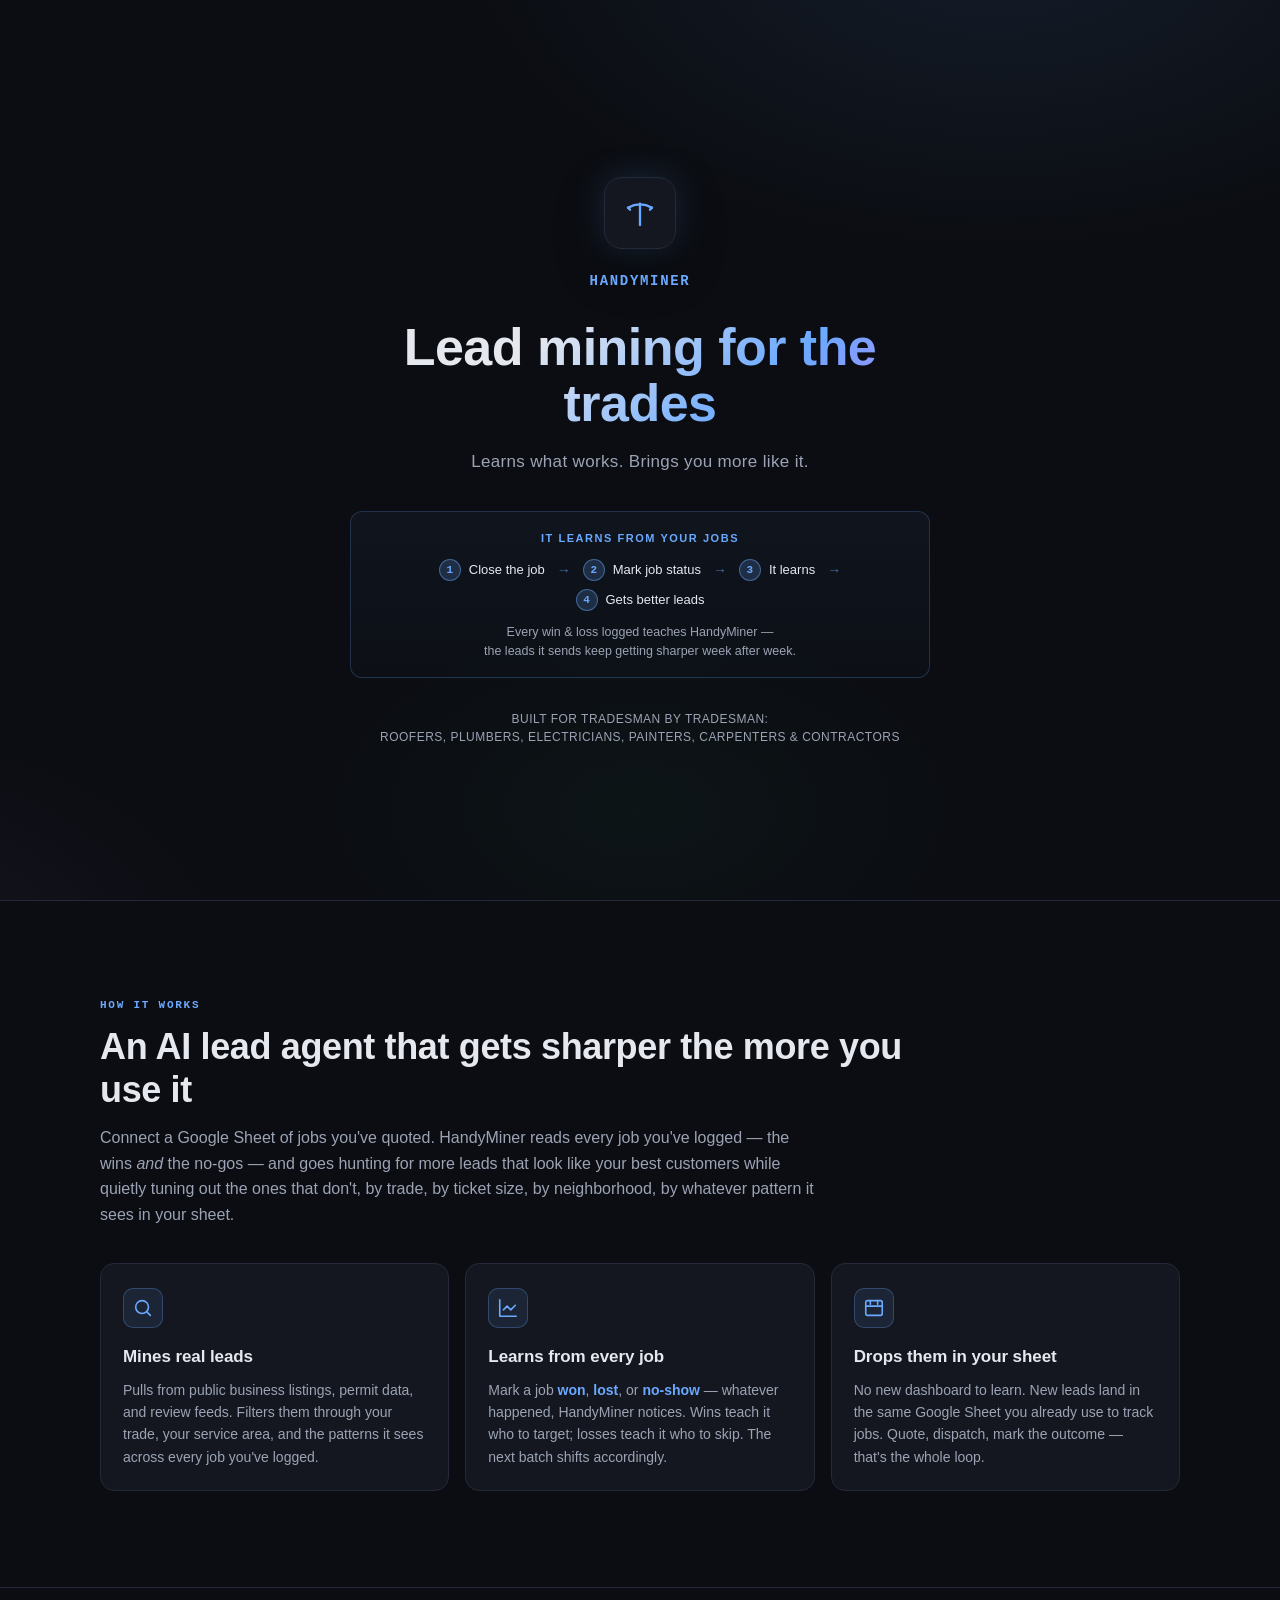
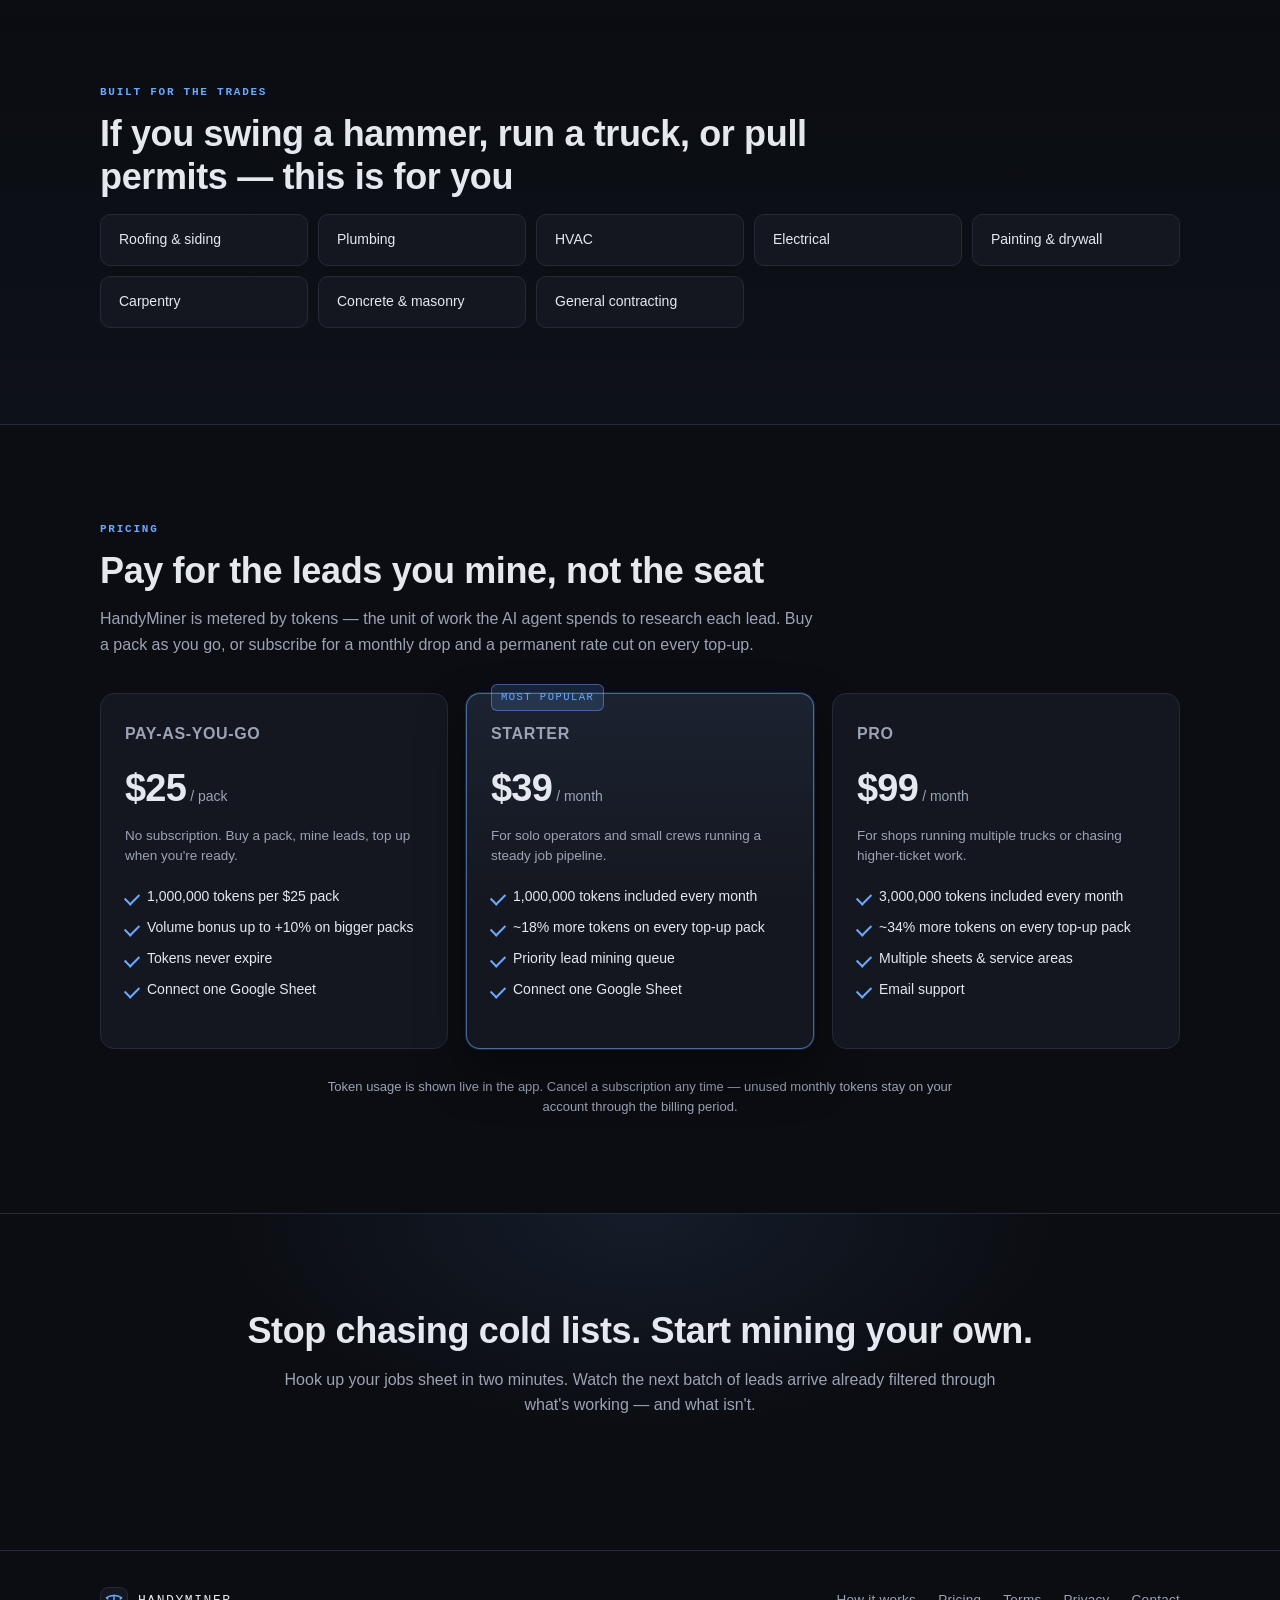
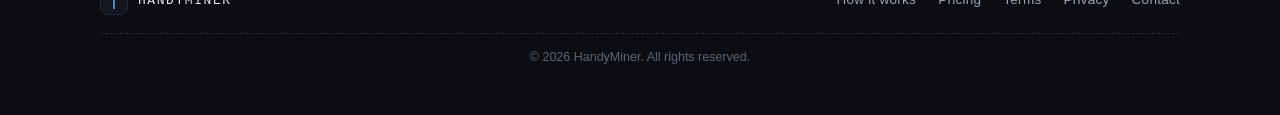
==== index.html @ e118616c "landing page" ====
<!doctype html>
<html lang="en">
  <head>
    <meta charset="utf-8" />
    <meta name="viewport" content="width=device-width, initial-scale=1, viewport-fit=cover" />
    <title>HandyMiner — Lead mining for the trades</title>
    <meta
      name="description"
      content="HandyMiner is an AI lead-mining agent for roofers, plumbers, electricians, painters, carpenters and contractors. It learns from every job you log — wins and losses both — and brings you more leads that look like the wins."
    />
    <meta name="theme-color" content="#0b0d12" />
    <meta name="color-scheme" content="dark" />

    <!-- Open Graph / social -->
    <meta property="og:title" content="HandyMiner — Lead mining for the trades" />
    <meta
      property="og:description"
      content="Learns what works. Brings you more like it. Built for tradesman by tradesman."
    />
    <meta property="og:type" content="website" />
    <meta property="og:url" content="https://handyminer.com/" />
    <meta name="twitter:card" content="summary_large_image" />

    <!-- Favicon (inline SVG) -->
    <link
      rel="icon"
      type="image/svg+xml"
      href="data:image/svg+xml;utf8,<svg xmlns='http://www.w3.org/2000/svg' viewBox='0 0 24 24' fill='none' stroke='%236aa9ff' stroke-width='1.75' stroke-linecap='round' stroke-linejoin='round'><path d='M3 8 Q 12 3 21 8' /><path d='M3 8 L4.5 9.5 M21 8 L19.5 9.5' /><path d='M12 5 L12 21' /></svg>"
    />

    <link rel="stylesheet" href="./styles.css" />
  </head>
  <body>
    <!-- ===== Hero ===== -->
    <main class="landing-shell">
      <section class="landing-hero" data-testid="landing-hero">
        <div class="landing-logo" aria-hidden="true">
          <svg
            width="32"
            height="32"
            viewBox="0 0 24 24"
            fill="none"
            stroke="currentColor"
            stroke-width="1.75"
            stroke-linecap="round"
            stroke-linejoin="round"
          >
            <path d="M3 8 Q 12 3 21 8" />
            <path d="M3 8 L4.5 9.5 M21 8 L19.5 9.5" />
            <path d="M12 5 L12 21" />
          </svg>
        </div>

        <p class="auth-brand landing-brand auth-brand-shimmer">HandyMiner</p>

        <h1 class="landing-title">Lead mining for the trades</h1>

        <p class="landing-tagline">Learns what works. Brings you more like it.</p>

        <!--
          CTAs hidden until app.handyminer.com is live. When the app is
          ready, uncomment this block (and the matching ones in the
          Pricing + Final-CTA sections below) and confirm the hrefs.
        -->
        <!--
        <div class="landing-cta-row">
          <a class="btn btn-primary landing-cta" href="https://app.handyminer.com/sign-up">Get started</a>
          <a class="btn btn-ghost landing-cta" href="https://app.handyminer.com/sign-in">Sign in</a>
        </div>
        -->

        <!-- "How it learns" loop -->
        <div class="landing-learn">
          <p class="landing-learn-eyebrow">It learns from your jobs</p>
          <ol class="landing-learn-steps">
            <li>
              <span class="landing-learn-num">1</span>
              <span>Close the job</span>
            </li>
            <li>
              <span class="landing-learn-arrow" aria-hidden="true">→</span>
            </li>
            <li>
              <span class="landing-learn-num">2</span>
              <span>Mark job status</span>
            </li>
            <li>
              <span class="landing-learn-arrow" aria-hidden="true">→</span>
            </li>
            <li>
              <span class="landing-learn-num">3</span>
              <span>It learns</span>
            </li>
            <li>
              <span class="landing-learn-arrow" aria-hidden="true">→</span>
            </li>
            <li>
              <span class="landing-learn-num">4</span>
              <span>Gets better leads</span>
            </li>
          </ol>
          <p class="landing-learn-foot">
            Every win &amp; loss logged teaches HandyMiner —<br />
            the leads it sends keep getting sharper week after week.
          </p>
        </div>

        <p class="landing-meta">
          Built for tradesman by tradesman:<br />
          roofers, plumbers, electricians, painters, carpenters &amp; contractors
        </p>
      </section>
    </main>

    <!-- ===== How it works ===== -->
    <section class="section" id="how-it-works">
      <div class="section-inner">
        <p class="section-eyebrow">How it works</p>
        <h2 class="section-title">An AI lead agent that gets sharper the more you use it</h2>
        <p class="section-sub">
          Connect a Google Sheet of jobs you've quoted. HandyMiner reads
          every job you've logged — the wins <em>and</em> the no-gos — and
          goes hunting for more leads that look like your best customers
          while quietly tuning out the ones that don't, by trade, by ticket
          size, by neighborhood, by whatever pattern it sees in your sheet.
        </p>

        <div class="feature-grid">
          <article class="feature-card">
            <div class="feature-icon" aria-hidden="true">
              <svg width="22" height="22" viewBox="0 0 24 24" fill="none" stroke="currentColor" stroke-width="1.75" stroke-linecap="round" stroke-linejoin="round"><circle cx="11" cy="11" r="7" /><path d="m20 20-3.5-3.5" /></svg>
            </div>
            <h3>Mines real leads</h3>
            <p>
              Pulls from public business listings, permit data, and review
              feeds. Filters them through your trade, your service area, and
              the patterns it sees across every job you've logged.
            </p>
          </article>

          <article class="feature-card">
            <div class="feature-icon" aria-hidden="true">
              <svg width="22" height="22" viewBox="0 0 24 24" fill="none" stroke="currentColor" stroke-width="1.75" stroke-linecap="round" stroke-linejoin="round"><path d="M3 3v18h18" /><path d="m7 14 4-4 4 4 5-5" /></svg>
            </div>
            <h3>Learns from every job</h3>
            <p>
              Mark a job <em>won</em>, <em>lost</em>, or <em>no-show</em> —
              whatever happened, HandyMiner notices. Wins teach it who to
              target; losses teach it who to skip. The next batch shifts
              accordingly.
            </p>
          </article>

          <article class="feature-card">
            <div class="feature-icon" aria-hidden="true">
              <svg width="22" height="22" viewBox="0 0 24 24" fill="none" stroke="currentColor" stroke-width="1.75" stroke-linecap="round" stroke-linejoin="round"><rect x="3" y="4" width="18" height="16" rx="2" /><path d="M3 10h18" /><path d="M8 4v4M16 4v4" /></svg>
            </div>
            <h3>Drops them in your sheet</h3>
            <p>
              No new dashboard to learn. New leads land in the same Google
              Sheet you already use to track jobs. Quote, dispatch, mark the
              outcome — that's the whole loop.
            </p>
          </article>
        </div>
      </div>
    </section>

    <!-- ===== Built for ===== -->
    <section class="section section-quiet">
      <div class="section-inner">
        <p class="section-eyebrow">Built for the trades</p>
        <h2 class="section-title">If you swing a hammer, run a truck, or pull permits — this is for you</h2>

        <ul class="trade-grid" role="list">
          <li>Roofing &amp; siding</li>
          <li>Plumbing</li>
          <li>HVAC</li>
          <li>Electrical</li>
          <li>Painting &amp; drywall</li>
          <li>Carpentry</li>
          <li>Concrete &amp; masonry</li>
          <li>General contracting</li>
        </ul>
      </div>
    </section>

    <!-- ===== Pricing ===== -->
    <section class="section" id="pricing">
      <div class="section-inner">
        <p class="section-eyebrow">Pricing</p>
        <h2 class="section-title">Pay for the leads you mine, not the seat</h2>
        <p class="section-sub">
          HandyMiner is metered by tokens — the unit of work the AI agent
          spends to research each lead. Buy a pack as you go, or subscribe
          for a monthly drop and a permanent rate cut on every top-up.
        </p>

        <div class="pricing-grid">
          <article class="pricing-card">
            <header>
              <h3>Pay-as-you-go</h3>
              <p class="pricing-price"><span class="pricing-amount">$25</span><span class="pricing-unit">/ pack</span></p>
              <p class="pricing-tag">No subscription. Buy a pack, mine leads, top up when you're ready.</p>
            </header>
            <ul class="pricing-features">
              <li>1,000,000 tokens per $25 pack</li>
              <li>Volume bonus up to +10% on bigger packs</li>
              <li>Tokens never expire</li>
              <li>Connect one Google Sheet</li>
            </ul>
            <!-- <a class="btn btn-ghost pricing-cta" href="https://app.handyminer.com/sign-up">Start free</a> -->
          </article>

          <article class="pricing-card pricing-card-featured">
            <span class="pricing-badge">Most popular</span>
            <header>
              <h3>Starter</h3>
              <p class="pricing-price"><span class="pricing-amount">$39</span><span class="pricing-unit">/ month</span></p>
              <p class="pricing-tag">For solo operators and small crews running a steady job pipeline.</p>
            </header>
            <ul class="pricing-features">
              <li>1,000,000 tokens included every month</li>
              <li>~18% more tokens on every top-up pack</li>
              <li>Priority lead mining queue</li>
              <li>Connect one Google Sheet</li>
            </ul>
            <!-- <a class="btn btn-primary pricing-cta" href="https://app.handyminer.com/sign-up">Try Starter</a> -->
          </article>

          <article class="pricing-card">
            <header>
              <h3>Pro</h3>
              <p class="pricing-price"><span class="pricing-amount">$99</span><span class="pricing-unit">/ month</span></p>
              <p class="pricing-tag">For shops running multiple trucks or chasing higher-ticket work.</p>
            </header>
            <ul class="pricing-features">
              <li>3,000,000 tokens included every month</li>
              <li>~34% more tokens on every top-up pack</li>
              <li>Multiple sheets &amp; service areas</li>
              <li>Email support</li>
            </ul>
            <!-- <a class="btn btn-ghost pricing-cta" href="https://app.handyminer.com/sign-up">Try Pro</a> -->
          </article>
        </div>

        <p class="pricing-foot">
          Token usage is shown live in the app. Cancel a subscription any
          time — unused monthly tokens stay on your account through the
          billing period.
        </p>
      </div>
    </section>

    <!-- ===== Final CTA ===== -->
    <section class="section section-final">
      <div class="section-inner section-final-inner">
        <h2 class="section-title">Stop chasing cold lists. Start mining your own.</h2>
        <p class="section-sub">
          Hook up your jobs sheet in two minutes. Watch the next batch of
          leads arrive already filtered through what's working — and what
          isn't.
        </p>
        <!-- <a class="btn btn-primary landing-cta" href="https://app.handyminer.com/sign-up">Get started</a> -->
      </div>
    </section>

    <!-- ===== Footer ===== -->
    <footer class="footer">
      <div class="footer-inner">
        <div class="footer-brand">
          <div class="footer-brand-mark" aria-hidden="true">
            <svg
              width="20"
              height="20"
              viewBox="0 0 24 24"
              fill="none"
              stroke="currentColor"
              stroke-width="1.75"
              stroke-linecap="round"
              stroke-linejoin="round"
            >
              <path d="M3 8 Q 12 3 21 8" />
              <path d="M3 8 L4.5 9.5 M21 8 L19.5 9.5" />
              <path d="M12 5 L12 21" />
            </svg>
          </div>
          <span>HandyMiner</span>
        </div>

        <nav class="footer-nav" aria-label="Footer">
          <a href="#how-it-works">How it works</a>
          <a href="#pricing">Pricing</a>
          <a href="./terms.html">Terms</a>
          <a href="./privacy.html">Privacy</a>
          <a href="mailto:support@handyminer.com">Contact</a>
        </nav>

        <p class="footer-meta">
          &copy; <span id="year">2026</span> HandyMiner. All rights reserved.
        </p>
      </div>
    </footer>

    <script src="./script.js"></script>
  </body>
</html>
---- styles.css ----
/* ==========================================================================
 * HandyMiner — public landing page styles.
 *
 * Mirrors the in-app dark theme (services/test-webapp/app/globals.css) so
 * the marketing surface and the signed-in product feel like one thing.
 * ========================================================================== */

:root {
  --bg:          #0b0d12;
  --surface:    #14171f;
  --surface-2:  #1b2030;
  --border:     #242a38;
  --muted:      #5a6478;
  --text:       #e6e8ef;
  --text-dim:   #9ba3b4;
  --accent:     #6aa9ff;
  --accent-rgb: 106, 169, 255;
  --thinking:   #b884ff;
  --ok:         #42d18a;

  --mono: ui-monospace, SFMono-Regular, Menlo, Monaco, Consolas, "Liberation Mono", monospace;
  --sans: -apple-system, BlinkMacSystemFont, "Segoe UI", Roboto, "Helvetica Neue", Arial, sans-serif;
}

* { box-sizing: border-box; }

html, body {
  margin: 0;
  padding: 0;
  background: var(--bg);
  color: var(--text);
  font-family: var(--sans);
  font-size: 15px;
  line-height: 1.55;
  -webkit-font-smoothing: antialiased;
  -moz-osx-font-smoothing: grayscale;
  scroll-behavior: smooth;
}

a { color: var(--accent); text-decoration: none; }
a:hover { text-decoration: underline; }

::selection {
  background: rgba(var(--accent-rgb), 0.32);
  color: #fff;
}

/* ==========================================================================
 * Buttons (port of .btn / .btn-primary from the in-app surface)
 * ========================================================================== */

.btn {
  display: inline-flex;
  align-items: center;
  justify-content: center;
  gap: 8px;
  padding: 11px 20px;
  font-family: inherit;
  font-size: 14px;
  font-weight: 600;
  letter-spacing: 0.01em;
  border-radius: 8px;
  border: 1px solid var(--border);
  background: var(--surface-2);
  color: var(--text);
  cursor: pointer;
  transition: background 0.15s ease, border-color 0.15s ease, transform 0.12s ease, box-shadow 0.15s ease;
  text-decoration: none;
}

.btn:hover {
  background: var(--surface);
  border-color: rgba(var(--accent-rgb), 0.4);
  text-decoration: none;
}

.btn:active {
  transform: translateY(1px);
}

.btn-primary {
  background: linear-gradient(135deg, rgba(var(--accent-rgb), 0.95), rgba(var(--accent-rgb), 0.75));
  border-color: var(--accent);
  color: #0b0d12;
  box-shadow:
    0 0 0 1px rgba(var(--accent-rgb), 0.25),
    0 10px 30px rgba(var(--accent-rgb), 0.18);
}

.btn-primary:hover {
  background: linear-gradient(135deg, rgba(var(--accent-rgb), 1), rgba(var(--accent-rgb), 0.85));
  box-shadow:
    0 0 0 1px rgba(var(--accent-rgb), 0.45),
    0 14px 40px rgba(var(--accent-rgb), 0.28);
  color: #0b0d12;
}

.btn-ghost {
  background: transparent;
}

/* ==========================================================================
 * Hero (port of .landing-* in-app primitives)
 * ========================================================================== */

.landing-shell {
  min-height: 100vh;
  display: grid;
  place-items: center;
  padding: 64px 20px 40px;
  background:
    radial-gradient(900px 540px at 78% -8%, rgba(106,169,255,0.10), transparent 60%),
    radial-gradient(720px 460px at -12% 108%, rgba(184,132,255,0.07), transparent 55%),
    radial-gradient(540px 320px at 50% 90%, rgba(66,209,138,0.04), transparent 60%),
    var(--bg);
}

.landing-hero {
  width: 100%;
  max-width: 580px;
  display: flex;
  flex-direction: column;
  align-items: center;
  gap: 18px;
  text-align: center;
  animation: landing-fade-in 0.6s ease-out both;
}

.landing-logo {
  display: inline-flex;
  align-items: center;
  justify-content: center;
  width: 72px;
  height: 72px;
  border-radius: 18px;
  background: var(--surface);
  border: 1px solid var(--border);
  color: var(--accent);
  box-shadow:
    0 0 32px rgba(106,169,255,0.18),
    0 18px 48px rgba(0,0,0,0.45);
  animation: landing-pulse 3.2s ease-in-out infinite;
}

.auth-brand {
  display: flex;
  align-items: center;
  gap: 10px;
  font-family: var(--mono);
  font-size: 12px;
  color: var(--text-dim);
  text-transform: uppercase;
  letter-spacing: 0.08em;
  margin: 0;
}

.auth-brand-shimmer {
  position: relative;
  overflow: hidden;
  font-size: 14px;
  letter-spacing: 0.18em;
  color: var(--accent);
  font-weight: 600;
  padding: 4px 10px;
  border-radius: 6px;
}

.auth-brand-shimmer::after {
  content: "";
  position: absolute;
  inset: 0;
  background: linear-gradient(
    100deg,
    transparent 30%,
    rgba(var(--accent-rgb), 0.22) 50%,
    transparent 70%
  );
  transform: translateX(-100%);
  animation: brand-shimmer 3.4s ease-in-out infinite;
  pointer-events: none;
}

.landing-brand {
  margin: 0;
  letter-spacing: 0.12em;
}

.landing-title {
  font-size: clamp(34px, 5.4vw, 52px);
  margin: 4px 0 0;
  letter-spacing: -0.01em;
  font-weight: 700;
  line-height: 1.08;
  background: linear-gradient(135deg, var(--text) 30%, var(--accent) 70%, var(--thinking) 100%);
  -webkit-background-clip: text;
  background-clip: text;
  color: transparent;
}

.landing-tagline {
  margin: 0;
  font-size: 17px;
  color: var(--text-dim);
  letter-spacing: 0.02em;
  max-width: 460px;
}

.landing-cta-row {
  display: flex;
  flex-wrap: wrap;
  align-items: center;
  justify-content: center;
  gap: 10px;
  margin-top: 6px;
}

.landing-cta {
  padding: 13px 28px;
  font-size: 14px;
  letter-spacing: 0.02em;
  border-radius: 10px;
  min-width: 160px;
}

.landing-meta {
  margin: 14px 0 0;
  color: var(--text-dim);
  font-size: 12px;
  letter-spacing: 0.04em;
  text-transform: uppercase;
}

/* "How it learns" loop */
.landing-learn {
  width: 100%;
  margin-top: 18px;
  padding: 18px 20px 16px;
  background: linear-gradient(
    180deg,
    rgba(var(--accent-rgb), 0.05) 0%,
    rgba(var(--accent-rgb), 0.02) 100%
  );
  border: 1px solid rgba(var(--accent-rgb), 0.22);
  border-radius: 12px;
  text-align: center;
}

.landing-learn-eyebrow {
  margin: 0 0 12px;
  font-size: 11px;
  letter-spacing: 0.14em;
  text-transform: uppercase;
  color: var(--accent);
  font-weight: 600;
}

.landing-learn-steps {
  list-style: none;
  margin: 0 0 12px;
  padding: 0;
  display: flex;
  align-items: center;
  justify-content: center;
  flex-wrap: wrap;
  gap: 8px 12px;
}

.landing-learn-steps li {
  display: inline-flex;
  align-items: center;
  gap: 8px;
  font-size: 13px;
  color: var(--text);
  line-height: 1.3;
}

.landing-learn-num {
  flex: 0 0 auto;
  display: inline-flex;
  align-items: center;
  justify-content: center;
  width: 22px;
  height: 22px;
  border-radius: 50%;
  background: rgba(var(--accent-rgb), 0.18);
  border: 1px solid rgba(var(--accent-rgb), 0.45);
  color: var(--accent);
  font-size: 11px;
  font-weight: 700;
  font-family: var(--mono);
}

.landing-learn-arrow {
  color: var(--accent);
  font-size: 14px;
  opacity: 0.6;
}

.landing-learn-foot {
  margin: 0;
  font-size: 12.5px;
  line-height: 1.5;
  color: var(--text-dim);
  max-width: 460px;
  margin-left: auto;
  margin-right: auto;
}

@media (max-width: 480px) {
  .landing-learn-steps {
    flex-direction: column;
    gap: 8px;
  }
  .landing-learn-arrow {
    transform: rotate(90deg);
  }
}

/* ==========================================================================
 * Sections (How it works / Built for / Pricing / Final CTA)
 * ========================================================================== */

.section {
  padding: 96px 20px;
  border-top: 1px solid var(--border);
  position: relative;
}

.section-quiet {
  background: linear-gradient(180deg, transparent, rgba(var(--accent-rgb), 0.03));
}

.section-inner {
  max-width: 1080px;
  margin: 0 auto;
}

.section-eyebrow {
  margin: 0 0 12px;
  font-family: var(--mono);
  font-size: 11px;
  letter-spacing: 0.16em;
  text-transform: uppercase;
  color: var(--accent);
  font-weight: 600;
}

.section-title {
  margin: 0 0 14px;
  font-size: clamp(26px, 3.4vw, 36px);
  letter-spacing: -0.01em;
  font-weight: 700;
  line-height: 1.18;
  max-width: 820px;
}

.section-sub {
  margin: 0 0 36px;
  font-size: 16px;
  color: var(--text-dim);
  max-width: 720px;
  line-height: 1.6;
}

/* Feature grid (How it works) */
.feature-grid {
  display: grid;
  grid-template-columns: repeat(auto-fit, minmax(260px, 1fr));
  gap: 16px;
  margin-top: 8px;
}

.feature-card {
  background: var(--surface);
  border: 1px solid var(--border);
  border-radius: 14px;
  padding: 24px 22px 22px;
  transition: border-color 0.18s ease, transform 0.18s ease, box-shadow 0.18s ease;
}

.feature-card:hover {
  border-color: rgba(var(--accent-rgb), 0.4);
  transform: translateY(-2px);
  box-shadow: 0 18px 40px rgba(0, 0, 0, 0.35);
}

.feature-icon {
  display: inline-flex;
  align-items: center;
  justify-content: center;
  width: 40px;
  height: 40px;
  border-radius: 10px;
  background: rgba(var(--accent-rgb), 0.10);
  border: 1px solid rgba(var(--accent-rgb), 0.28);
  color: var(--accent);
  margin-bottom: 16px;
}

.feature-card h3 {
  margin: 0 0 8px;
  font-size: 17px;
  font-weight: 600;
  letter-spacing: -0.005em;
}

.feature-card p {
  margin: 0;
  color: var(--text-dim);
  font-size: 14px;
  line-height: 1.6;
}

.feature-card em {
  color: var(--accent);
  font-style: normal;
  font-weight: 600;
}

/* Trade grid */
.trade-grid {
  list-style: none;
  margin: 16px 0 0;
  padding: 0;
  display: grid;
  grid-template-columns: repeat(auto-fit, minmax(200px, 1fr));
  gap: 10px;
}

.trade-grid li {
  padding: 14px 18px;
  background: var(--surface);
  border: 1px solid var(--border);
  border-radius: 10px;
  font-size: 14px;
  color: var(--text);
  transition: border-color 0.15s ease, color 0.15s ease;
}

.trade-grid li:hover {
  border-color: rgba(var(--accent-rgb), 0.45);
  color: var(--accent);
}

/* ==========================================================================
 * Pricing
 * ========================================================================== */

.pricing-grid {
  display: grid;
  grid-template-columns: repeat(auto-fit, minmax(260px, 1fr));
  gap: 18px;
  margin-top: 12px;
}

.pricing-card {
  position: relative;
  background: var(--surface);
  border: 1px solid var(--border);
  border-radius: 14px;
  padding: 28px 24px 26px;
  display: flex;
  flex-direction: column;
  transition: border-color 0.18s ease, transform 0.18s ease;
}

.pricing-card:hover {
  border-color: rgba(var(--accent-rgb), 0.4);
  transform: translateY(-2px);
}

.pricing-card-featured {
  border-color: rgba(var(--accent-rgb), 0.55);
  background:
    linear-gradient(180deg, rgba(var(--accent-rgb), 0.08), transparent 60%),
    var(--surface);
  box-shadow: 0 0 0 1px rgba(var(--accent-rgb), 0.18), 0 22px 50px rgba(0, 0, 0, 0.4);
}

.pricing-badge {
  position: absolute;
  top: -10px;
  left: 24px;
  font-family: var(--mono);
  font-size: 10.5px;
  letter-spacing: 0.14em;
  text-transform: uppercase;
  color: var(--accent);
  background: rgba(var(--accent-rgb), 0.15);
  border: 1px solid rgba(var(--accent-rgb), 0.45);
  padding: 4px 9px;
  border-radius: 6px;
}

.pricing-card h3 {
  margin: 0 0 12px;
  font-size: 16px;
  letter-spacing: 0.04em;
  text-transform: uppercase;
  color: var(--text-dim);
  font-weight: 600;
}

.pricing-price {
  margin: 0 0 8px;
  display: baseline;
}

.pricing-amount {
  font-size: 38px;
  font-weight: 700;
  letter-spacing: -0.02em;
  color: var(--text);
}

.pricing-unit {
  font-size: 14px;
  color: var(--text-dim);
  margin-left: 4px;
}

.pricing-tag {
  margin: 0 0 18px;
  font-size: 13.5px;
  color: var(--text-dim);
  line-height: 1.5;
  min-height: 42px;
}

.pricing-features {
  list-style: none;
  margin: 0 0 22px;
  padding: 0;
  display: flex;
  flex-direction: column;
  gap: 10px;
  flex: 1;
}

.pricing-features li {
  position: relative;
  padding-left: 22px;
  font-size: 14px;
  color: var(--text);
  line-height: 1.5;
}

.pricing-features li::before {
  content: "";
  position: absolute;
  left: 0;
  top: 7px;
  width: 12px;
  height: 7px;
  border-left: 2px solid var(--accent);
  border-bottom: 2px solid var(--accent);
  transform: rotate(-45deg);
}

.pricing-cta {
  width: 100%;
  margin-top: auto;
}

.pricing-foot {
  margin: 28px 0 0;
  font-size: 13px;
  color: var(--text-dim);
  text-align: center;
  max-width: 640px;
  margin-left: auto;
  margin-right: auto;
}

/* ==========================================================================
 * Final CTA section
 * ========================================================================== */

.section-final {
  background:
    radial-gradient(700px 360px at 50% 0%, rgba(var(--accent-rgb), 0.10), transparent 60%),
    var(--bg);
  text-align: center;
}

.section-final-inner {
  display: flex;
  flex-direction: column;
  align-items: center;
}

.section-final .section-title,
.section-final .section-sub {
  margin-left: auto;
  margin-right: auto;
  text-align: center;
}

.section-final .landing-cta {
  margin-top: 8px;
}

/* ==========================================================================
 * Footer
 * ========================================================================== */

.footer {
  padding: 36px 20px 48px;
  border-top: 1px solid var(--border);
  background: var(--bg);
}

.footer-inner {
  max-width: 1080px;
  margin: 0 auto;
  display: flex;
  flex-wrap: wrap;
  align-items: center;
  justify-content: space-between;
  gap: 18px;
}

.footer-brand {
  display: inline-flex;
  align-items: center;
  gap: 10px;
  font-family: var(--mono);
  font-size: 13px;
  letter-spacing: 0.12em;
  text-transform: uppercase;
  color: var(--text);
}

.footer-brand-mark {
  display: inline-flex;
  align-items: center;
  justify-content: center;
  width: 28px;
  height: 28px;
  border-radius: 8px;
  background: var(--surface);
  border: 1px solid var(--border);
  color: var(--accent);
}

.footer-nav {
  display: flex;
  flex-wrap: wrap;
  gap: 22px;
}

.footer-nav a {
  color: var(--text-dim);
  font-size: 13.5px;
  letter-spacing: 0.02em;
}

.footer-nav a:hover {
  color: var(--accent);
  text-decoration: none;
}

.footer-meta {
  margin: 0;
  font-size: 12.5px;
  color: var(--muted);
  width: 100%;
  text-align: center;
  padding-top: 14px;
  border-top: 1px dashed var(--border);
}

@media (max-width: 720px) {
  .footer-inner {
    flex-direction: column;
    align-items: flex-start;
    gap: 14px;
  }
  .footer-meta { text-align: left; }
}

/* ==========================================================================
 * Legal pages (terms.html / privacy.html)
 * ========================================================================== */

.legal-page {
  max-width: 760px;
  margin: 0 auto;
  padding: 80px 24px 96px;
  font-size: 15px;
  line-height: 1.7;
}

.legal-page h1 {
  font-size: clamp(28px, 4vw, 40px);
  letter-spacing: -0.01em;
  margin: 0 0 4px;
}

.legal-page .legal-updated {
  margin: 0 0 32px;
  color: var(--text-dim);
  font-size: 13px;
  font-family: var(--mono);
  letter-spacing: 0.04em;
}

.legal-page h2 {
  margin: 32px 0 8px;
  font-size: 18px;
  font-weight: 600;
  letter-spacing: -0.005em;
}

.legal-page p,
.legal-page ul {
  margin: 0 0 14px;
  color: var(--text);
}

.legal-page ul {
  padding-left: 22px;
}

.legal-page a.legal-back {
  display: inline-flex;
  align-items: center;
  gap: 6px;
  margin-bottom: 32px;
  font-size: 13px;
  font-family: var(--mono);
  color: var(--text-dim);
  letter-spacing: 0.04em;
}

.legal-page a.legal-back:hover {
  color: var(--accent);
  text-decoration: none;
}

/* ==========================================================================
 * Animations
 * ========================================================================== */

@keyframes landing-fade-in {
  from { opacity: 0; transform: translateY(8px); }
  to   { opacity: 1; transform: translateY(0); }
}

@keyframes landing-pulse {
  0%, 100% {
    box-shadow:
      0 0 32px rgba(106,169,255,0.18),
      0 18px 48px rgba(0,0,0,0.45);
    transform: scale(1);
  }
  50% {
    box-shadow:
      0 0 56px rgba(106,169,255,0.36),
      0 18px 64px rgba(0,0,0,0.55);
    transform: scale(1.02);
  }
}

@keyframes brand-shimmer {
  0%   { transform: translateX(-100%); }
  60%  { transform: translateX(100%); }
  100% { transform: translateX(100%); }
}

@media (prefers-reduced-motion: reduce) {
  .landing-logo,
  .auth-brand-shimmer::after {
    animation: none;
  }
  html { scroll-behavior: auto; }
}
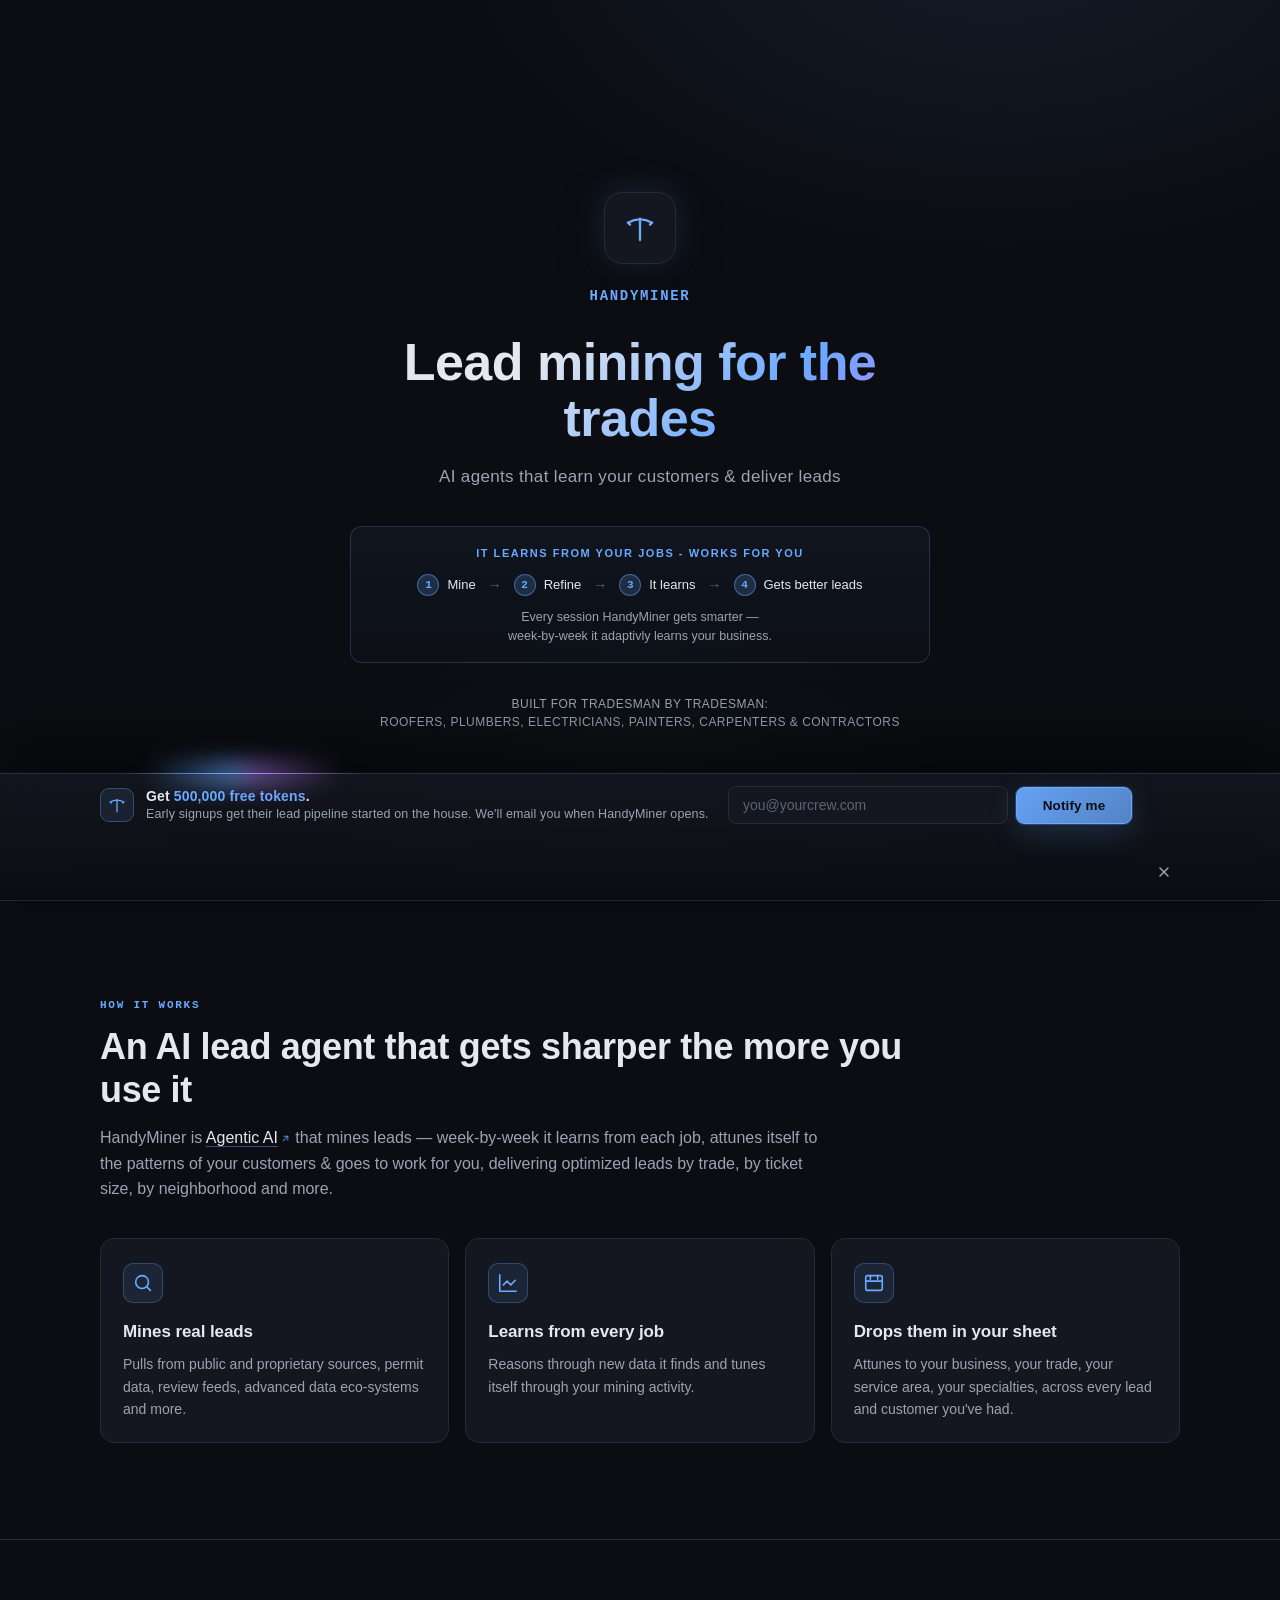
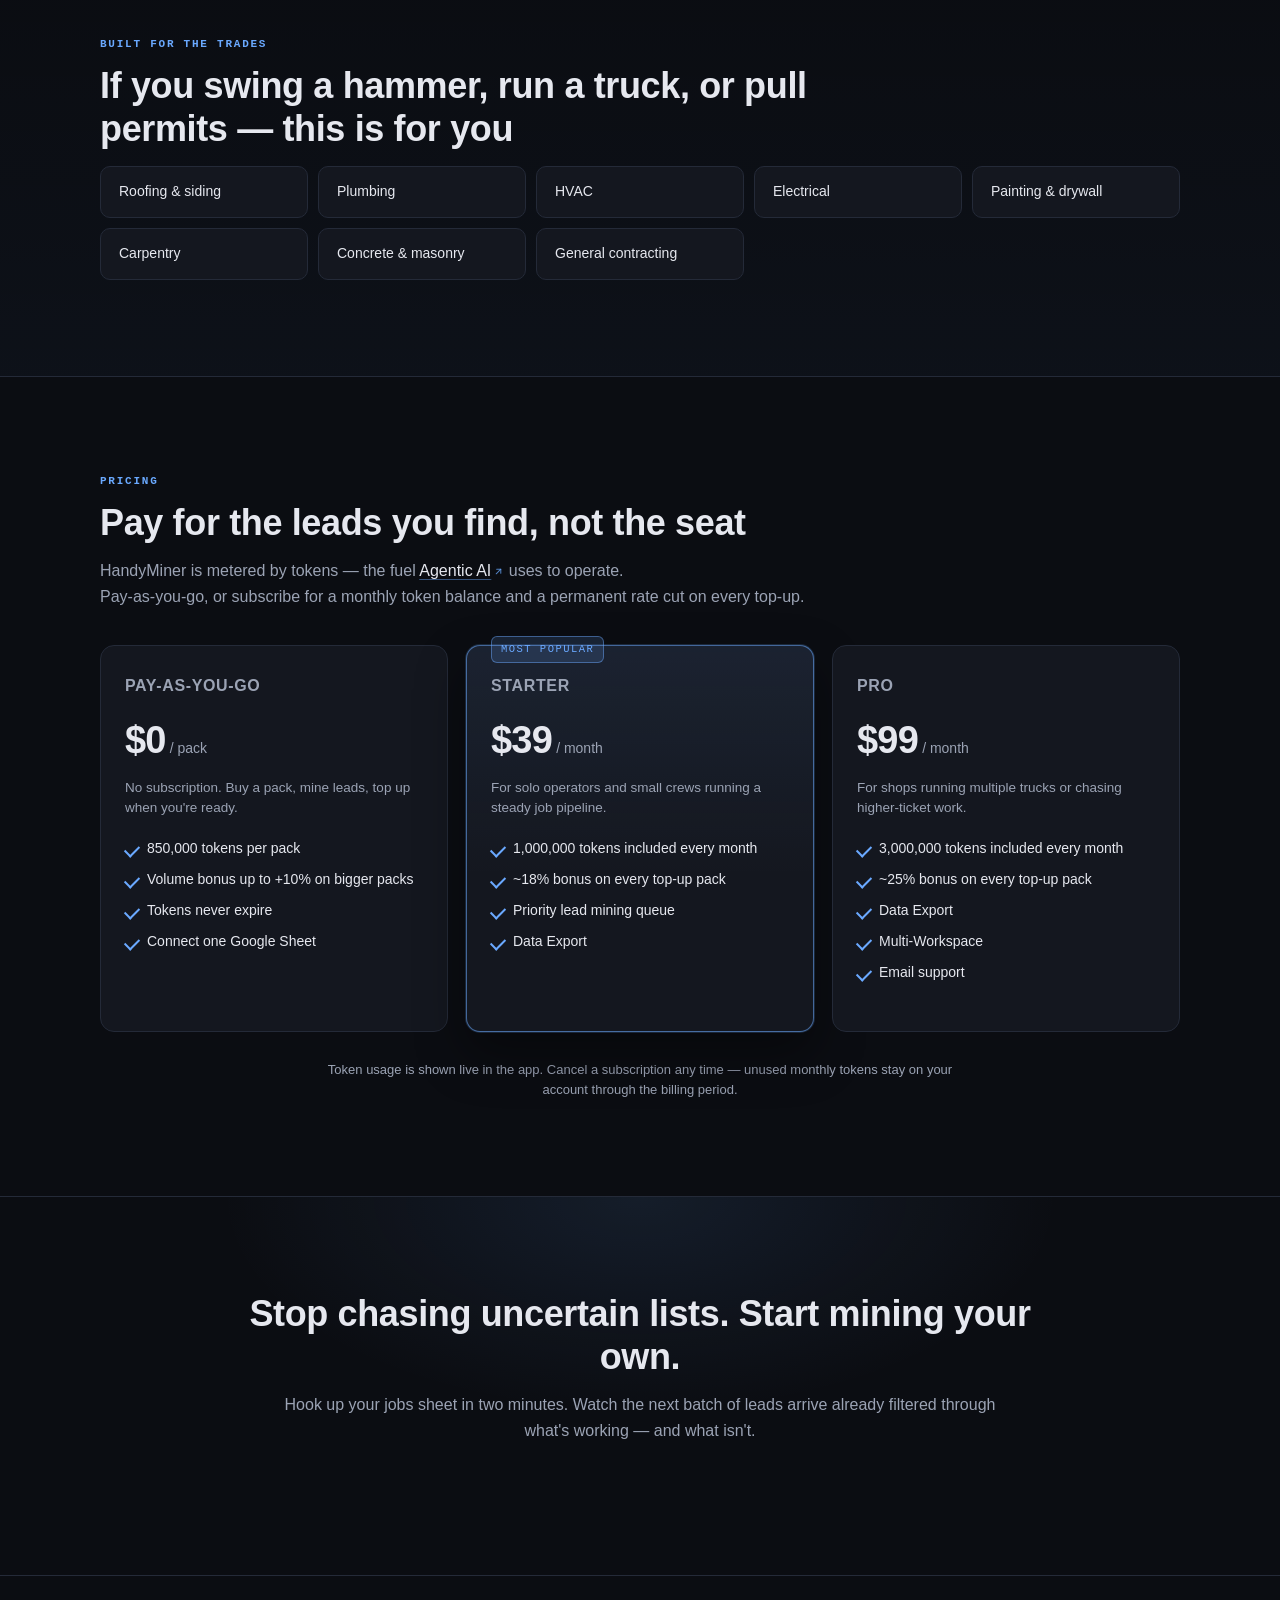
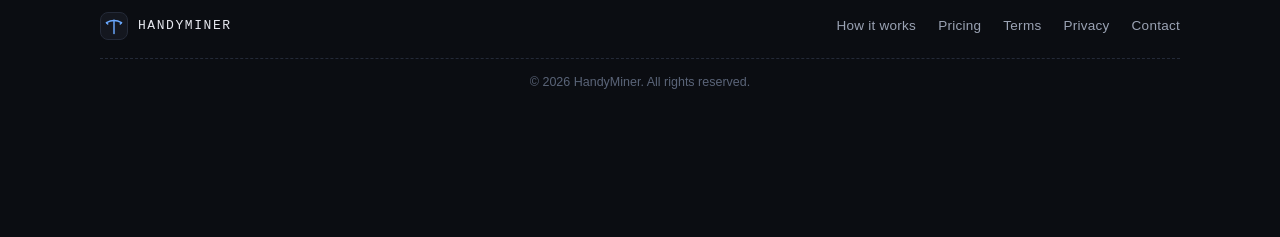
==== commit 872e05a9: "finishied polishing" ====
--- a/index.html
+++ b/index.html
@@ -3,37 +3,331 @@
   <head>
     <meta charset="utf-8" />
     <meta name="viewport" content="width=device-width, initial-scale=1, viewport-fit=cover" />
-    <title>HandyMiner — Lead mining for the trades</title>
+    <title>HandyMiner — AI Lead Mining for Roofers, Plumbers, Electricians &amp; Trades</title>
     <meta
       name="description"
-      content="HandyMiner is an AI lead-mining agent for roofers, plumbers, electricians, painters, carpenters and contractors. It learns from every job you log — wins and losses both — and brings you more leads that look like the wins."
+      content="HandyMiner is an AI lead-mining agent for roofers, plumbers, electricians, painters, carpenters and contractors. It learns from every job you log — wins and losses both — and brings you more leads that look like your best customers."
     />
+    <meta
+      name="keywords"
+      content="lead mining for trades, AI lead generation, contractor leads, roofing leads, plumbing leads, electrician leads, HVAC leads, painter leads, carpenter leads, lead generation software, trades lead generator, Google Sheets leads, AI agent for contractors, learning lead generator"
+    />
+    <meta name="author" content="HandyMiner" />
+    <meta name="publisher" content="HandyMiner" />
+    <meta name="robots" content="index, follow, max-image-preview:large, max-snippet:-1, max-video-preview:-1" />
+    <meta name="googlebot" content="index, follow, max-image-preview:large, max-snippet:-1" />
+    <meta name="rating" content="general" />
     <meta name="theme-color" content="#0b0d12" />
     <meta name="color-scheme" content="dark" />
-
-    <!-- Open Graph / social -->
+    <meta http-equiv="x-ua-compatible" content="ie=edge" />
+
+    <link rel="canonical" href="https://handyminer.ai/" />
+
+    <!--
+      ===== Open Graph / social =====
+      Single 1200x1200 square card. The brand mark is square, so a
+      square share image looks right in every context: iMessage /
+      WhatsApp / Discord show it clean in the chip, Facebook / LinkedIn
+      / Slack render it as a tall card, and Twitter is set to the
+      `summary` card type below so the square image isn't letterboxed
+      inside a wide slot.
+    -->
+    <meta property="og:type" content="website" />
+    <meta property="og:site_name" content="HandyMiner" />
+    <meta property="og:locale" content="en_US" />
+    <meta property="og:url" content="https://handyminer.ai/" />
     <meta property="og:title" content="HandyMiner — Lead mining for the trades" />
     <meta
       property="og:description"
-      content="Learns what works. Brings you more like it. Built for tradesman by tradesman."
+      content="Learns what works. Brings you more like it. An AI lead-mining agent for roofers, plumbers, electricians, painters, carpenters and contractors."
     />
-    <meta property="og:type" content="website" />
-    <meta property="og:url" content="https://handyminer.com/" />
-    <meta name="twitter:card" content="summary_large_image" />
-
-    <!-- Favicon (inline SVG) -->
+
+    <meta property="og:image" content="https://handyminer.ai/og-image.png" />
+    <meta property="og:image:secure_url" content="https://handyminer.ai/og-image.png" />
+    <meta property="og:image:type" content="image/png" />
+    <meta property="og:image:width" content="1200" />
+    <meta property="og:image:height" content="1200" />
+    <meta property="og:image:alt" content="HandyMiner — Lead mining for the trades" />
+
+    <!-- Legacy crawlers (Pinterest, older link unfurlers). -->
+    <link rel="image_src" href="https://handyminer.ai/og-image.png" />
+
+    <!--
+      Twitter / X
+      `summary` (small square chip) instead of `summary_large_image`
+      because our hero image is 1:1 — using the large card type would
+      letterbox the square inside a wide slot.
+    -->
+    <meta name="twitter:card" content="summary" />
+    <meta name="twitter:site" content="@handyminer" />
+    <meta name="twitter:creator" content="@handyminer" />
+    <meta name="twitter:title" content="HandyMiner — Lead mining for the trades" />
+    <meta
+      name="twitter:description"
+      content="Learns what works. Brings you more like it. Built for tradesman by tradesman — roofers, plumbers, electricians, painters, carpenters &amp; contractors."
+    />
+    <meta name="twitter:image" content="https://handyminer.ai/og-image.png" />
+    <meta name="twitter:image:alt" content="HandyMiner — Lead mining for the trades" />
+
+    <!--
+      ===== Icons =====
+      The inline-SVG favicon stays as the primary (sharp at every zoom),
+      with PNG fallbacks for browsers that prefer raster + iOS home-screen
+      / iMessage avatar (apple-touch-icon, 180x180).
+    -->
     <link
       rel="icon"
       type="image/svg+xml"
       href="data:image/svg+xml;utf8,<svg xmlns='http://www.w3.org/2000/svg' viewBox='0 0 24 24' fill='none' stroke='%236aa9ff' stroke-width='1.75' stroke-linecap='round' stroke-linejoin='round'><path d='M3 8 Q 12 3 21 8' /><path d='M3 8 L4.5 9.5 M21 8 L19.5 9.5' /><path d='M12 5 L12 21' /></svg>"
     />
+    <link rel="icon" type="image/png" sizes="192x192" href="/icon-192.png" />
+    <link rel="icon" type="image/png" sizes="512x512" href="/icon-512.png" />
+    <link rel="apple-touch-icon" sizes="180x180" href="/apple-touch-icon.png" />
+    <meta name="apple-mobile-web-app-title" content="HandyMiner" />
 
     <link rel="stylesheet" href="./styles.css" />
+
+    <!-- ===== Structured data (JSON-LD) ===== -->
+    <!--
+      Organization: brand identity for the knowledge panel.
+      `logo` MUST be a square ImageObject (Google's published guideline);
+      the wide social card lives in `image` instead.
+    -->
+    <script type="application/ld+json">
+    {
+      "@context": "https://schema.org",
+      "@type": "Organization",
+      "@id": "https://handyminer.ai/#organization",
+      "name": "HandyMiner",
+      "legalName": "HandyMiner",
+      "url": "https://handyminer.ai/",
+      "logo": {
+        "@type": "ImageObject",
+        "url": "https://handyminer.ai/logo.png",
+        "width": 512,
+        "height": 512,
+        "caption": "HandyMiner pickaxe brand mark"
+      },
+      "image": "https://handyminer.ai/og-image.png",
+      "description": "HandyMiner is an AI lead-mining agent for trades businesses. It learns from every job you log and surfaces more leads that look like your best customers.",
+      "email": "support@handyminer.com",
+      "address": { "@type": "PostalAddress", "addressCountry": "US" },
+      "contactPoint": {
+        "@type": "ContactPoint",
+        "contactType": "customer support",
+        "email": "support@handyminer.com",
+        "availableLanguage": ["English"]
+      },
+      "knowsAbout": [
+        "AI Lead Generation",
+        "Trades Business Software",
+        "Roofing Leads",
+        "Plumbing Leads",
+        "Electrical Leads",
+        "HVAC Leads",
+        "Painting & Drywall Leads",
+        "Carpentry Leads",
+        "General Contractor Leads",
+        "Google Sheets Integration"
+      ]
+    }
+    </script>
+
+    <!-- WebSite: enables Google sitelinks/search-box treatment. -->
+    <script type="application/ld+json">
+    {
+      "@context": "https://schema.org",
+      "@type": "WebSite",
+      "@id": "https://handyminer.ai/#website",
+      "name": "HandyMiner",
+      "alternateName": "HandyMiner — Lead mining for the trades",
+      "url": "https://handyminer.ai/",
+      "description": "AI lead-mining agent that learns from every job you log and brings you more leads that look like your best customers.",
+      "publisher": { "@id": "https://handyminer.ai/#organization" },
+      "inLanguage": "en-US",
+      "primaryImageOfPage": {
+        "@type": "ImageObject",
+        "url": "https://handyminer.ai/og-image.png",
+        "width": 1200,
+        "height": 1200
+      }
+    }
+    </script>
+
+    <!-- SoftwareApplication: positions the product itself in search. -->
+    <script type="application/ld+json">
+    {
+      "@context": "https://schema.org",
+      "@type": "SoftwareApplication",
+      "@id": "https://handyminer.ai/#software",
+      "name": "HandyMiner",
+      "url": "https://handyminer.ai/",
+      "image": "https://handyminer.ai/og-image.png",
+      "screenshot": "https://handyminer.ai/og-image.png",
+      "description": "An AI lead-mining agent for tradesmen. Connect a Google Sheet of jobs you've quoted and HandyMiner mines public business listings, permit data and review feeds for new leads — learning from every win and loss to get sharper week after week.",
+      "applicationCategory": "BusinessApplication",
+      "applicationSubCategory": "Lead Generation",
+      "operatingSystem": "Web Browser",
+      "author": { "@id": "https://handyminer.ai/#organization" },
+      "publisher": { "@id": "https://handyminer.ai/#organization" },
+      "featureList": [
+        "Mines real leads from public business listings, permits and review feeds",
+        "Learns from every job — wins teach who to target, losses teach who to skip",
+        "Drops new leads into the same Google Sheet you already use",
+        "Token-based metering — pay for the leads you mine, not the seat",
+        "Built for roofing, plumbing, HVAC, electrical, painting, carpentry, masonry and general contracting"
+      ],
+      "offers": {
+        "@type": "AggregateOffer",
+        "priceCurrency": "USD",
+        "lowPrice": "25",
+        "highPrice": "99",
+        "offerCount": "3",
+        "offers": [
+          {
+            "@type": "Offer",
+            "name": "Pay-as-you-go",
+            "description": "1,000,000 tokens per pack. No subscription. Tokens never expire.",
+            "price": "25",
+            "priceCurrency": "USD",
+            "category": "OneTime",
+            "availability": "https://schema.org/InStock",
+            "url": "https://handyminer.ai/#pricing"
+          },
+          {
+            "@type": "Offer",
+            "name": "Starter",
+            "description": "1,000,000 tokens included monthly with ~18% more tokens on every top-up pack.",
+            "price": "39",
+            "priceCurrency": "USD",
+            "priceSpecification": {
+              "@type": "UnitPriceSpecification",
+              "price": "39",
+              "priceCurrency": "USD",
+              "unitText": "MONTH"
+            },
+            "availability": "https://schema.org/InStock",
+            "url": "https://handyminer.ai/#pricing"
+          },
+          {
+            "@type": "Offer",
+            "name": "Pro",
+            "description": "3,000,000 tokens included monthly with ~34% more tokens on every top-up pack and multi-sheet support.",
+            "price": "99",
+            "priceCurrency": "USD",
+            "priceSpecification": {
+              "@type": "UnitPriceSpecification",
+              "price": "99",
+              "priceCurrency": "USD",
+              "unitText": "MONTH"
+            },
+            "availability": "https://schema.org/InStock",
+            "url": "https://handyminer.ai/#pricing"
+          }
+        ]
+      }
+    }
+    </script>
+
+    <!-- FAQPage: surfaces expandable Q&As in search results. -->
+    <script type="application/ld+json">
+    {
+      "@context": "https://schema.org",
+      "@type": "FAQPage",
+      "mainEntity": [
+        {
+          "@type": "Question",
+          "name": "What is HandyMiner?",
+          "acceptedAnswer": {
+            "@type": "Answer",
+            "text": "HandyMiner is an AI lead-mining agent built for the trades. You connect a Google Sheet of jobs you've quoted, and HandyMiner reads every job — the wins and the no-gos — then goes hunting for more leads that look like your best customers while quietly tuning out the ones that don't."
+          }
+        },
+        {
+          "@type": "Question",
+          "name": "Which trades does HandyMiner support?",
+          "acceptedAnswer": {
+            "@type": "Answer",
+            "text": "Roofing and siding, plumbing, HVAC, electrical, painting and drywall, carpentry, concrete and masonry, and general contracting. If you swing a hammer, run a truck, or pull permits, HandyMiner is built for you."
+          }
+        },
+        {
+          "@type": "Question",
+          "name": "How does HandyMiner learn from my jobs?",
+          "acceptedAnswer": {
+            "@type": "Answer",
+            "text": "Every time you mark a job won, lost, or no-show, HandyMiner notices. Wins teach it who to target, losses teach it who to skip, and the next batch of leads shifts accordingly — by trade, by ticket size, by neighborhood, by whatever pattern it sees in your sheet."
+          }
+        },
+        {
+          "@type": "Question",
+          "name": "Do I need new software to use HandyMiner?",
+          "acceptedAnswer": {
+            "@type": "Answer",
+            "text": "No. HandyMiner drops new leads into the same Google Sheet you already use to track jobs. Quote, dispatch, mark the outcome — that's the whole loop. There's no new dashboard to learn."
+          }
+        },
+        {
+          "@type": "Question",
+          "name": "How much does HandyMiner cost?",
+          "acceptedAnswer": {
+            "@type": "Answer",
+            "text": "HandyMiner is metered by tokens — the unit of work the AI agent spends to research each lead. Pay-as-you-go packs start at $25 for 1,000,000 tokens. The Starter subscription is $39/month and includes 1,000,000 tokens. The Pro subscription is $99/month and includes 3,000,000 tokens plus multi-sheet support."
+          }
+        },
+        {
+          "@type": "Question",
+          "name": "Do unused tokens expire?",
+          "acceptedAnswer": {
+            "@type": "Answer",
+            "text": "Pay-as-you-go tokens never expire. Subscription tokens stay on your account through the billing period — even if you cancel — and you can top up at a discounted rate any time."
+          }
+        }
+      ]
+    }
+    </script>
   </head>
   <body>
+    <!-- Skip-to-content link for keyboard / screen-reader users. -->
+    <a class="skip-to-content" href="#main">Skip to content</a>
+
+    <!--
+      Server-rendered fallback for crawlers and clients that don't run JS.
+      Carries the same headline content as the JS-enhanced page so search
+      engines can index it cleanly.
+    -->
+    <noscript>
+      <div style="max-width:760px;margin:0 auto;padding:2rem;font-family:system-ui,sans-serif;color:#e6ecf2;background:#0b0d12;">
+        <h1>HandyMiner — AI Lead Mining for the Trades</h1>
+        <p><strong>Learns what works. Brings you more like it.</strong></p>
+        <p>HandyMiner is an AI lead-mining agent for roofers, plumbers, electricians, painters, carpenters and contractors. It learns from every job you log — wins and losses both — and brings you more leads that look like your best customers.</p>
+
+        <h2>How it works</h2>
+        <ol>
+          <li>Connect a Google Sheet of jobs you've quoted.</li>
+          <li>Mark each job won, lost, or no-show.</li>
+          <li>HandyMiner learns the pattern.</li>
+          <li>New, sharper leads land in the same sheet.</li>
+        </ol>
+
+        <h2>Built for the trades</h2>
+        <p>Roofing &amp; siding, plumbing, HVAC, electrical, painting &amp; drywall, carpentry, concrete &amp; masonry, and general contracting.</p>
+
+        <h2>Pricing</h2>
+        <ul>
+          <li><strong>Pay-as-you-go</strong> — $25 per 1,000,000-token pack. Tokens never expire.</li>
+          <li><strong>Starter</strong> — $39/month. 1,000,000 tokens included, ~18% bonus on top-ups.</li>
+          <li><strong>Pro</strong> — $99/month. 3,000,000 tokens, multi-sheet, ~34% bonus on top-ups.</li>
+        </ul>
+
+        <p>Contact: <a href="mailto:support@handyminer.com" style="color:#6aa9ff;">support@handyminer.com</a></p>
+      </div>
+    </noscript>
+
     <!-- ===== Hero ===== -->
-    <main class="landing-shell">
-      <section class="landing-hero" data-testid="landing-hero">
+    <main id="main">
+      <section class="landing-shell" data-testid="landing-hero-shell" aria-labelledby="hero-title">
+      <div class="landing-hero" data-testid="landing-hero">
         <div class="landing-logo" aria-hidden="true">
           <svg
             width="32"
@@ -53,9 +347,8 @@
 
         <p class="auth-brand landing-brand auth-brand-shimmer">HandyMiner</p>
 
-        <h1 class="landing-title">Lead mining for the trades</h1>
-
-        <p class="landing-tagline">Learns what works. Brings you more like it.</p>
+        <h1 id="hero-title" class="landing-title">Lead mining for the trades</h1>
+        <p class="landing-tagline">AI agents that learn your customers & deliver leads</p>
 
         <!--
           CTAs hidden until app.handyminer.com is live. When the app is
@@ -71,18 +364,18 @@
 
         <!-- "How it learns" loop -->
         <div class="landing-learn">
-          <p class="landing-learn-eyebrow">It learns from your jobs</p>
+          <p class="landing-learn-eyebrow">It learns from your jobs - works for you</p>
           <ol class="landing-learn-steps">
             <li>
               <span class="landing-learn-num">1</span>
-              <span>Close the job</span>
+              <span>Mine</span>
             </li>
             <li>
               <span class="landing-learn-arrow" aria-hidden="true">→</span>
             </li>
             <li>
               <span class="landing-learn-num">2</span>
-              <span>Mark job status</span>
+              <span>Refine</span>
             </li>
             <li>
               <span class="landing-learn-arrow" aria-hidden="true">→</span>
@@ -100,8 +393,8 @@
             </li>
           </ol>
           <p class="landing-learn-foot">
-            Every win &amp; loss logged teaches HandyMiner —<br />
-            the leads it sends keep getting sharper week after week.
+            Every session HandyMiner gets smarter —<br />
+            week-by-week it adaptivly learns your business.
           </p>
         </div>
 
@@ -109,20 +402,27 @@
           Built for tradesman by tradesman:<br />
           roofers, plumbers, electricians, painters, carpenters &amp; contractors
         </p>
-      </section>
-    </main>
+      </div>
+    </section>
 
     <!-- ===== How it works ===== -->
-    <section class="section" id="how-it-works">
+    <section class="section" id="how-it-works" aria-labelledby="how-it-works-title">
       <div class="section-inner">
         <p class="section-eyebrow">How it works</p>
-        <h2 class="section-title">An AI lead agent that gets sharper the more you use it</h2>
+        <h2 id="how-it-works-title" class="section-title">An AI lead agent that gets sharper the more you use it</h2>
         <p class="section-sub">
-          Connect a Google Sheet of jobs you've quoted. HandyMiner reads
-          every job you've logged — the wins <em>and</em> the no-gos — and
-          goes hunting for more leads that look like your best customers
-          while quietly tuning out the ones that don't, by trade, by ticket
-          size, by neighborhood, by whatever pattern it sees in your sheet.
+          HandyMiner is <a
+            class="glossary-link"
+            href="https://en.wikipedia.org/wiki/Agentic_AI"
+            target="_blank"
+            rel="noopener noreferrer"
+            title="What is Agentic AI? — Wikipedia"
+          >Agentic&nbsp;AI<span class="glossary-link-icon" aria-hidden="true">
+            <svg width="11" height="11" viewBox="0 0 24 24" fill="none" stroke="currentColor" stroke-width="2.2" stroke-linecap="round" stroke-linejoin="round"><path d="M7 17 17 7"/><path d="M8 7h9v9"/></svg>
+          </span><span class="visually-hidden"> (opens Wikipedia in a new tab)</span></a>
+          that mines leads — week-by-week it learns from each job, attunes itself
+          to the patterns of your customers &amp; goes to work for you, delivering
+          optimized leads by trade, by ticket size, by neighborhood and more.
         </p>
 
         <div class="feature-grid">
@@ -132,10 +432,8 @@
             </div>
             <h3>Mines real leads</h3>
             <p>
-              Pulls from public business listings, permit data, and review
-              feeds. Filters them through your trade, your service area, and
-              the patterns it sees across every job you've logged.
-            </p>
+              Pulls from public and proprietary sources, permit data, review
+              feeds, advanced data eco-systems and more.
           </article>
 
           <article class="feature-card">
@@ -144,10 +442,8 @@
             </div>
             <h3>Learns from every job</h3>
             <p>
-              Mark a job <em>won</em>, <em>lost</em>, or <em>no-show</em> —
-              whatever happened, HandyMiner notices. Wins teach it who to
-              target; losses teach it who to skip. The next batch shifts
-              accordingly.
+              Reasons through new data it finds and tunes itself through your mining activity.
+            </p>
             </p>
           </article>
 
@@ -157,9 +453,8 @@
             </div>
             <h3>Drops them in your sheet</h3>
             <p>
-              No new dashboard to learn. New leads land in the same Google
-              Sheet you already use to track jobs. Quote, dispatch, mark the
-              outcome — that's the whole loop.
+              Attunes to your business, your trade, your service area, your specialties,
+              across every lead and customer you've had.
             </p>
           </article>
         </div>
@@ -167,10 +462,10 @@
     </section>
 
     <!-- ===== Built for ===== -->
-    <section class="section section-quiet">
+    <section class="section section-quiet" id="trades" aria-labelledby="trades-title">
       <div class="section-inner">
         <p class="section-eyebrow">Built for the trades</p>
-        <h2 class="section-title">If you swing a hammer, run a truck, or pull permits — this is for you</h2>
+        <h2 id="trades-title" class="section-title">If you swing a hammer, run a truck, or pull permits — this is for you</h2>
 
         <ul class="trade-grid" role="list">
           <li>Roofing &amp; siding</li>
@@ -186,25 +481,33 @@
     </section>
 
     <!-- ===== Pricing ===== -->
-    <section class="section" id="pricing">
+    <section class="section" id="pricing" aria-labelledby="pricing-title">
       <div class="section-inner">
         <p class="section-eyebrow">Pricing</p>
-        <h2 class="section-title">Pay for the leads you mine, not the seat</h2>
+        <h2 id="pricing-title" class="section-title">Pay for the leads you find, not the seat</h2>
         <p class="section-sub">
-          HandyMiner is metered by tokens — the unit of work the AI agent
-          spends to research each lead. Buy a pack as you go, or subscribe
-          for a monthly drop and a permanent rate cut on every top-up.
+          HandyMiner is metered by tokens — the fuel <a
+          class="glossary-link"
+          href="https://en.wikipedia.org/wiki/Agentic_AI"
+          target="_blank"
+          rel="noopener noreferrer"
+          title="What is Agentic AI? — Wikipedia"
+        >Agentic&nbsp;AI<span class="glossary-link-icon" aria-hidden="true">
+          <svg width="11" height="11" viewBox="0 0 24 24" fill="none" stroke="currentColor" stroke-width="2.2" stroke-linecap="round" stroke-linejoin="round"><path d="M7 17 17 7"/><path d="M8 7h9v9"/></svg>
+        </span><span class="visually-hidden"> (opens Wikipedia in a new tab)</span></a>
+          uses to operate. <br />Pay-as-you-go, or subscribe
+          for a monthly token balance and a permanent rate cut on every top-up.
         </p>
 
         <div class="pricing-grid">
           <article class="pricing-card">
             <header>
               <h3>Pay-as-you-go</h3>
-              <p class="pricing-price"><span class="pricing-amount">$25</span><span class="pricing-unit">/ pack</span></p>
+              <p class="pricing-price"><span class="pricing-amount">$0</span><span class="pricing-unit">/ pack</span></p>
               <p class="pricing-tag">No subscription. Buy a pack, mine leads, top up when you're ready.</p>
             </header>
             <ul class="pricing-features">
-              <li>1,000,000 tokens per $25 pack</li>
+              <li>850,000 tokens per pack</li>
               <li>Volume bonus up to +10% on bigger packs</li>
               <li>Tokens never expire</li>
               <li>Connect one Google Sheet</li>
@@ -221,9 +524,9 @@
             </header>
             <ul class="pricing-features">
               <li>1,000,000 tokens included every month</li>
-              <li>~18% more tokens on every top-up pack</li>
+              <li>~18% bonus on every top-up pack</li>
               <li>Priority lead mining queue</li>
-              <li>Connect one Google Sheet</li>
+              <li>Data Export</li>
             </ul>
             <!-- <a class="btn btn-primary pricing-cta" href="https://app.handyminer.com/sign-up">Try Starter</a> -->
           </article>
@@ -236,8 +539,9 @@
             </header>
             <ul class="pricing-features">
               <li>3,000,000 tokens included every month</li>
-              <li>~34% more tokens on every top-up pack</li>
-              <li>Multiple sheets &amp; service areas</li>
+              <li>~25% bonus on every top-up pack</li>
+              <li>Data Export</li>
+              <li>Multi-Workspace</li>
               <li>Email support</li>
             </ul>
             <!-- <a class="btn btn-ghost pricing-cta" href="https://app.handyminer.com/sign-up">Try Pro</a> -->
@@ -253,9 +557,9 @@
     </section>
 
     <!-- ===== Final CTA ===== -->
-    <section class="section section-final">
+    <section class="section section-final" aria-labelledby="final-cta-title">
       <div class="section-inner section-final-inner">
-        <h2 class="section-title">Stop chasing cold lists. Start mining your own.</h2>
+        <h2 id="final-cta-title" class="section-title">Stop chasing uncertain lists. Start mining your own.</h2>
         <p class="section-sub">
           Hook up your jobs sheet in two minutes. Watch the next batch of
           leads arrive already filtered through what's working — and what
@@ -264,6 +568,7 @@
         <!-- <a class="btn btn-primary landing-cta" href="https://app.handyminer.com/sign-up">Get started</a> -->
       </div>
     </section>
+    </main>
 
     <!-- ===== Footer ===== -->
     <footer class="footer">
@@ -302,6 +607,108 @@
       </div>
     </footer>
 
+    <!--
+      ===== Sticky early-access bar =====
+      Always-visible bottom bar that captures email pre-launch signups.
+      JS submits to the HandyMiner backend's public route
+      (`/api/public/early-access`, configured via SIGNUP_ENDPOINT in
+      script.js), which appends a row + UTM attribution to the
+      operator-owned "HandyMiner Pre-launch" Google Sheet.
+
+      States are toggled via `data-state` on the root element:
+        "idle"    -> the form is shown
+        "loading" -> submit in flight
+        "success" -> success message visible
+        "error"   -> error message visible (form re-armed)
+        "hidden"  -> dismissed by the user (also persisted in localStorage)
+    -->
+    <aside
+      id="early-access"
+      class="early-access"
+      data-state="idle"
+      aria-label="Get early access"
+      hidden
+    >
+      <div class="early-access-inner">
+        <div class="early-access-copy">
+          <span class="early-access-mark" aria-hidden="true">
+            <svg
+              width="18"
+              height="18"
+              viewBox="0 0 24 24"
+              fill="none"
+              stroke="currentColor"
+              stroke-width="1.75"
+              stroke-linecap="round"
+              stroke-linejoin="round"
+            >
+              <path d="M3 8 Q 12 3 21 8" />
+              <path d="M3 8 L4.5 9.5 M21 8 L19.5 9.5" />
+              <path d="M12 5 L12 21" />
+            </svg>
+          </span>
+          <span class="early-access-text">
+            <strong>Get <span class="early-access-token-badge">500,000 free tokens</span>.</strong>
+            <span class="early-access-sub">Early signups get their lead pipeline started on the house. We'll email you when HandyMiner opens.</span>
+          </span>
+        </div>
+
+        <form class="early-access-form" id="early-access-form" novalidate>
+          <label class="visually-hidden" for="early-access-email">Email</label>
+          <input
+            id="early-access-email"
+            class="early-access-input"
+            name="email"
+            type="email"
+            inputmode="email"
+            autocomplete="email"
+            required
+            placeholder="you@yourcrew.com"
+            aria-describedby="early-access-status"
+          />
+          <!--
+            Honeypot field — invisible to humans, irresistible to dumb
+            spam bots. If filled, the JS abandons the submit silently.
+
+            Field NAME is intentionally meaningless ("hm_v"). Common
+            field names like "company", "organization", "website",
+            "url", "phone", "address" all get auto-filled by browser
+            autofill + password managers (1Password, LastPass, Bitwarden,
+            Apple Passwords) regardless of `autocomplete="off"` — which
+            those tools deliberately ignore. A semantic honeypot name
+            silently DROPS real signups from any visitor who has
+            autofill enabled. "hm_v" matches no autofill heuristic.
+          -->
+          <input
+            class="early-access-hp"
+            type="text"
+            name="hm_v"
+            tabindex="-1"
+            autocomplete="off"
+            aria-hidden="true"
+          />
+          <button class="btn btn-primary early-access-cta" type="submit">
+            <span class="early-access-cta-label">Notify me</span>
+            <span class="early-access-cta-spinner" aria-hidden="true"></span>
+          </button>
+        </form>
+
+        <p class="early-access-status" id="early-access-status" role="status" aria-live="polite"></p>
+
+        <button
+          class="early-access-dismiss"
+          type="button"
+          aria-label="Dismiss"
+          title="Dismiss"
+        >
+          <svg width="16" height="16" viewBox="0 0 24 24" fill="none" stroke="currentColor" stroke-width="2" stroke-linecap="round" stroke-linejoin="round">
+            <path d="M18 6 6 18" />
+            <path d="m6 6 12 12" />
+          </svg>
+        </button>
+      </div>
+    </aside>
+
     <script src="./script.js"></script>
   </body>
 </html>
--- a/styles.css
+++ b/styles.css
@@ -39,6 +39,66 @@
 
 a { color: var(--accent); text-decoration: none; }
 a:hover { text-decoration: underline; }
+
+/*
+ * Glossary link — used for inline "look this up" links inside body copy
+ * (e.g. the Agentic AI Wikipedia link in the How-it-works section).
+ * Has a permanent subtle underline so it reads as a link in flowing text
+ * without color alone (WCAG); hover brightens + nudges the ↗ icon.
+ */
+a.glossary-link {
+  color: var(--text);
+  text-decoration: underline;
+  text-decoration-color: rgba(var(--accent-rgb), 0.45);
+  text-decoration-thickness: 1px;
+  text-underline-offset: 3px;
+  transition: color 0.15s ease, text-decoration-color 0.15s ease;
+  white-space: nowrap;
+}
+
+a.glossary-link:hover,
+a.glossary-link:focus-visible {
+  color: var(--accent);
+  text-decoration-color: var(--accent);
+}
+
+.glossary-link-icon {
+  display: inline-flex;
+  align-items: center;
+  margin-left: 2px;
+  vertical-align: -1px;
+  color: rgba(var(--accent-rgb), 0.75);
+  transition: transform 0.18s ease, color 0.15s ease;
+}
+
+a.glossary-link:hover .glossary-link-icon,
+a.glossary-link:focus-visible .glossary-link-icon {
+  color: var(--accent);
+  transform: translate(1px, -1px);
+}
+
+/* Visually hidden until focused — keyboard users can jump past the hero. */
+.skip-to-content {
+  position: absolute;
+  left: -9999px;
+  top: auto;
+  width: 1px;
+  height: 1px;
+  overflow: hidden;
+  z-index: 100;
+}
+.skip-to-content:focus {
+  left: 16px;
+  top: 16px;
+  width: auto;
+  height: auto;
+  padding: 10px 14px;
+  background: var(--surface);
+  color: var(--text);
+  border: 1px solid var(--border);
+  border-radius: 8px;
+  text-decoration: none;
+}
 
 ::selection {
   background: rgba(var(--accent-rgb), 0.32);
@@ -775,3 +835,367 @@
   }
   html { scroll-behavior: auto; }
 }
+
+/* ==========================================================================
+ * Sticky early-access bar (pre-launch email capture)
+ *
+ * Lives at the bottom of the viewport, always visible until dismissed.
+ * State is driven by a `data-state` attribute toggled by script.js:
+ *   idle | loading | success | error | hidden
+ * ========================================================================== */
+
+.visually-hidden {
+  position: absolute;
+  width: 1px;
+  height: 1px;
+  padding: 0;
+  margin: -1px;
+  overflow: hidden;
+  clip: rect(0, 0, 0, 0);
+  white-space: nowrap;
+  border: 0;
+}
+
+.early-access {
+  position: fixed;
+  left: 0;
+  right: 0;
+  bottom: 0;
+  z-index: 50;
+  padding: 12px 16px calc(12px + env(safe-area-inset-bottom));
+  background:
+    linear-gradient(180deg, rgba(20, 23, 31, 0.85), rgba(11, 13, 18, 0.96));
+  backdrop-filter: blur(14px) saturate(140%);
+  -webkit-backdrop-filter: blur(14px) saturate(140%);
+  border-top: 1px solid rgba(var(--accent-rgb), 0.22);
+  box-shadow:
+    0 -1px 0 rgba(255, 255, 255, 0.02),
+    0 -22px 60px rgba(0, 0, 0, 0.55);
+  transform: translateY(110%);
+  transition: transform 0.4s cubic-bezier(0.2, 0.7, 0.2, 1);
+  overflow: visible;
+}
+
+/*
+ * Traveling shimmer along the bar's top edge.
+ *   ::before -> the bright 1px streak (the "shimmer line")
+ *   ::after  -> a wider, blurred bloom that bleeds upward (the "halo")
+ * Both share the same keyframes + duration so they travel together.
+ * Animation is transform-only -> GPU-composited, runs smooth at 60fps.
+ */
+
+.early-access::before,
+.early-access::after {
+  content: "";
+  position: absolute;
+  left: 0;
+  pointer-events: none;
+  will-change: transform;
+}
+
+.early-access::before {
+  top: -1px;
+  width: 38%;
+  height: 1px;
+  background: linear-gradient(
+    90deg,
+    transparent 0%,
+    rgba(var(--accent-rgb), 0.0) 25%,
+    rgba(var(--accent-rgb), 1) 48%,
+    rgba(184, 132, 255, 0.95) 52%,
+    rgba(var(--accent-rgb), 0.0) 75%,
+    transparent 100%
+  );
+  animation: ea-shimmer-line 4.6s cubic-bezier(0.4, 0, 0.6, 1) infinite;
+}
+
+.early-access::after {
+  top: -14px;
+  width: 38%;
+  height: 28px;
+  background: linear-gradient(
+    90deg,
+    transparent 0%,
+    rgba(var(--accent-rgb), 0.0) 30%,
+    rgba(var(--accent-rgb), 0.55) 48%,
+    rgba(184, 132, 255, 0.45) 52%,
+    rgba(var(--accent-rgb), 0.0) 70%,
+    transparent 100%
+  );
+  filter: blur(10px);
+  animation: ea-shimmer-line 4.6s cubic-bezier(0.4, 0, 0.6, 1) infinite;
+}
+
+@keyframes ea-shimmer-line {
+  0%   { transform: translate3d(-110%, 0, 0); }
+  /* Brief hold off-screen so the shimmer feels like a deliberate pulse,
+     not a constant looping marquee. */
+  18%  { transform: translate3d(-110%, 0, 0); }
+  100% { transform: translate3d(370%, 0, 0); }
+}
+
+/*
+ * Pause the shimmer when the bar is hidden or in success state — the
+ * shimmer is a "look at me" cue, no need to keep firing once the goal
+ * is met or the user has dismissed.
+ */
+.early-access[data-state="hidden"]::before,
+.early-access[data-state="hidden"]::after,
+.early-access[data-state="success"]::before,
+.early-access[data-state="success"]::after {
+  animation: none;
+  opacity: 0;
+}
+
+/*
+ * `.ea-show` is the single source of truth for "the bar is on screen".
+ * JS adds it inside a requestAnimationFrame inside the 700ms reveal
+ * setTimeout — that two-step (display:none -> commit -> animate)
+ * sequence is what actually triggers the CSS transition. Trying to
+ * drive the slide-in off `[data-state]:not([hidden])` doesn't animate
+ * because browsers don't transition properties that change in the same
+ * tick as `display: none -> block`.
+ *
+ * The `[data-state="hidden"]` rule below intentionally comes AFTER
+ * `.ea-show` so that dismissing the bar wins over `.ea-show` regardless
+ * of which class JS toggled last (they have identical specificity).
+ */
+.early-access.ea-show {
+  transform: translateY(0);
+}
+
+.early-access[data-state="hidden"] {
+  transform: translateY(110%);
+  pointer-events: none;
+}
+
+.early-access-inner {
+  max-width: 1080px;
+  margin: 0 auto;
+  display: grid;
+  grid-template-columns: 1fr auto auto;
+  align-items: center;
+  gap: 16px;
+}
+
+.early-access-copy {
+  display: inline-flex;
+  align-items: center;
+  gap: 12px;
+  min-width: 0;
+}
+
+.early-access-mark {
+  flex: 0 0 auto;
+  display: inline-flex;
+  align-items: center;
+  justify-content: center;
+  width: 34px;
+  height: 34px;
+  border-radius: 9px;
+  background: rgba(var(--accent-rgb), 0.10);
+  border: 1px solid rgba(var(--accent-rgb), 0.32);
+  color: var(--accent);
+}
+
+.early-access-text {
+  display: inline-flex;
+  flex-direction: column;
+  min-width: 0;
+  line-height: 1.35;
+}
+
+.early-access-text strong {
+  color: var(--text);
+  font-size: 14px;
+  font-weight: 600;
+  letter-spacing: 0.01em;
+}
+
+/* The "500,000 free tokens" callout inside the bar headline. Same
+ * weight as the surrounding `<strong>` so the eye reads the whole
+ * sentence first, then gets pulled to the accent number. */
+.early-access-token-badge {
+  color: var(--accent);
+  font-weight: 700;
+}
+
+.early-access-sub {
+  color: var(--text-dim);
+  font-size: 12.5px;
+  letter-spacing: 0.01em;
+}
+
+.early-access-form {
+  grid-column: 2;
+  display: inline-flex;
+  align-items: center;
+  gap: 8px;
+}
+
+.early-access-input {
+  width: 280px;
+  max-width: 60vw;
+  padding: 10px 14px;
+  font-family: inherit;
+  font-size: 14px;
+  color: var(--text);
+  background: var(--surface);
+  border: 1px solid var(--border);
+  border-radius: 8px;
+  transition: border-color 0.15s ease, box-shadow 0.15s ease, background 0.15s ease;
+}
+
+.early-access-input::placeholder {
+  color: var(--muted);
+}
+
+.early-access-input:focus {
+  outline: none;
+  border-color: rgba(var(--accent-rgb), 0.6);
+  box-shadow: 0 0 0 3px rgba(var(--accent-rgb), 0.18);
+  background: var(--surface-2);
+}
+
+.early-access-input:invalid:not(:placeholder-shown) {
+  border-color: rgba(255, 95, 95, 0.55);
+}
+
+/* Honeypot — kept off-screen and not focusable. */
+.early-access-hp {
+  position: absolute;
+  left: -10000px;
+  top: auto;
+  width: 1px;
+  height: 1px;
+  overflow: hidden;
+}
+
+.early-access-cta {
+  padding: 10px 18px;
+  font-size: 13.5px;
+  border-radius: 8px;
+  position: relative;
+  min-width: 116px;
+}
+
+.early-access-cta-spinner {
+  display: none;
+  width: 14px;
+  height: 14px;
+  border-radius: 50%;
+  border: 2px solid rgba(11, 13, 18, 0.45);
+  border-top-color: rgba(11, 13, 18, 0.95);
+  animation: ea-spin 0.8s linear infinite;
+}
+
+.early-access[data-state="loading"] .early-access-cta-label { opacity: 0; }
+.early-access[data-state="loading"] .early-access-cta-spinner {
+  display: inline-block;
+  position: absolute;
+  left: 50%;
+  top: 50%;
+  transform: translate(-50%, -50%);
+}
+.early-access[data-state="loading"] .early-access-cta { pointer-events: none; }
+
+.early-access-status {
+  grid-column: 1 / -1;
+  margin: 0;
+  font-size: 12.5px;
+  color: var(--text-dim);
+  text-align: left;
+  min-height: 0;
+  transition: color 0.2s ease;
+}
+
+.early-access[data-state="success"] .early-access-status { color: var(--ok); }
+.early-access[data-state="error"]   .early-access-status { color: #ff8b8b; }
+
+.early-access[data-state="success"] .early-access-form { display: none; }
+
+.early-access-dismiss {
+  grid-column: 3;
+  display: inline-flex;
+  align-items: center;
+  justify-content: center;
+  width: 32px;
+  height: 32px;
+  background: transparent;
+  border: 1px solid transparent;
+  border-radius: 8px;
+  color: var(--text-dim);
+  cursor: pointer;
+  transition: color 0.15s ease, background 0.15s ease, border-color 0.15s ease;
+}
+
+.early-access-dismiss:hover {
+  color: var(--text);
+  background: var(--surface-2);
+  border-color: var(--border);
+}
+
+@keyframes ea-spin {
+  to { transform: translate(-50%, -50%) rotate(360deg); }
+}
+
+/* Push the page bottom up so the bar doesn't cover the footer. */
+body.has-early-access {
+  padding-bottom: 96px;
+}
+
+@media (max-width: 760px) {
+  .early-access {
+    padding: 10px 12px calc(10px + env(safe-area-inset-bottom));
+  }
+
+  .early-access-inner {
+    grid-template-columns: 1fr auto;
+    gap: 10px;
+  }
+
+  .early-access-copy {
+    grid-column: 1 / -1;
+    grid-row: 1;
+  }
+
+  .early-access-form {
+    grid-column: 1;
+    grid-row: 2;
+    width: 100%;
+    flex-wrap: wrap;
+  }
+
+  .early-access-input {
+    flex: 1 1 200px;
+    width: auto;
+    max-width: none;
+  }
+
+  .early-access-cta {
+    flex: 0 0 auto;
+  }
+
+  .early-access-dismiss {
+    grid-column: 2;
+    grid-row: 1;
+    align-self: start;
+  }
+
+  .early-access-status {
+    grid-column: 1 / -1;
+    grid-row: 3;
+  }
+
+  .early-access-text strong { font-size: 13.5px; }
+  .early-access-sub { font-size: 12px; }
+
+  body.has-early-access { padding-bottom: 168px; }
+}
+
+@media (prefers-reduced-motion: reduce) {
+  .early-access { transition: none; }
+  .early-access-cta-spinner { animation: none; }
+  .early-access::before,
+  .early-access::after { animation: none; opacity: 0; }
+}
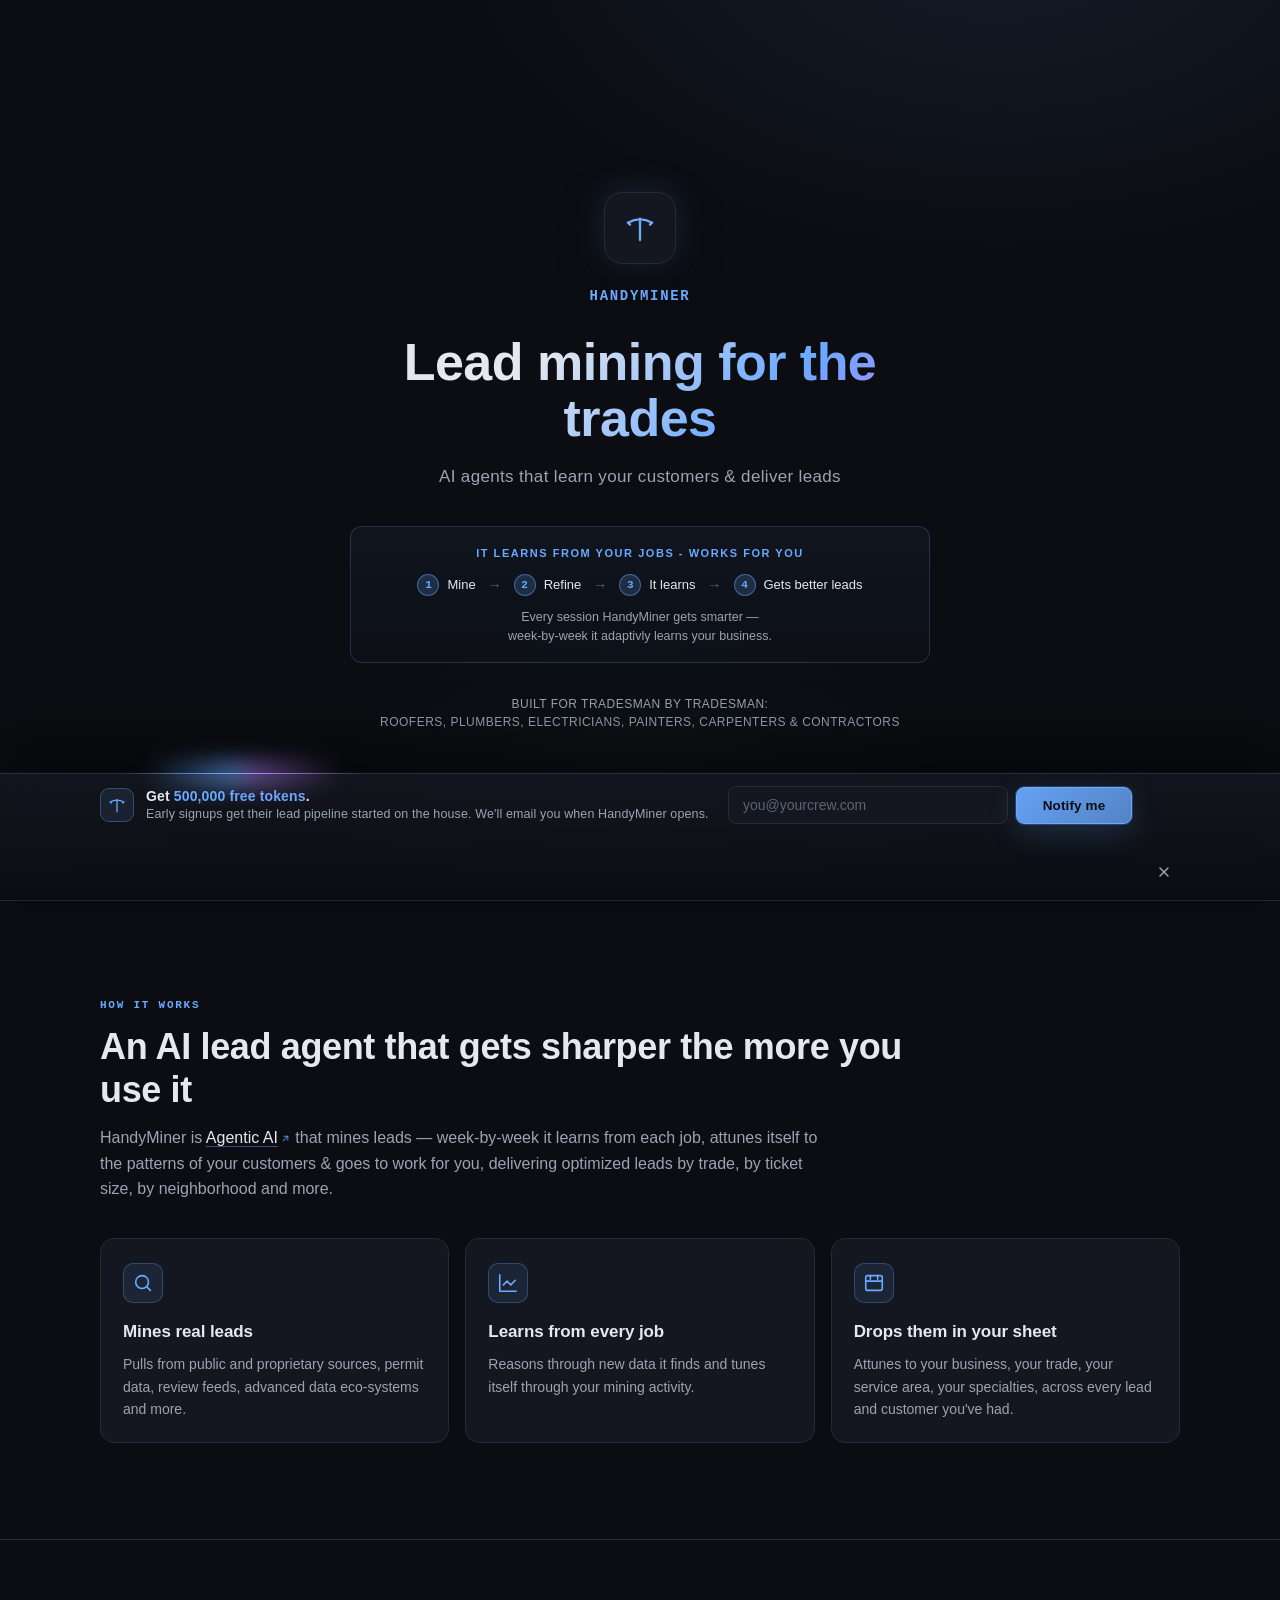
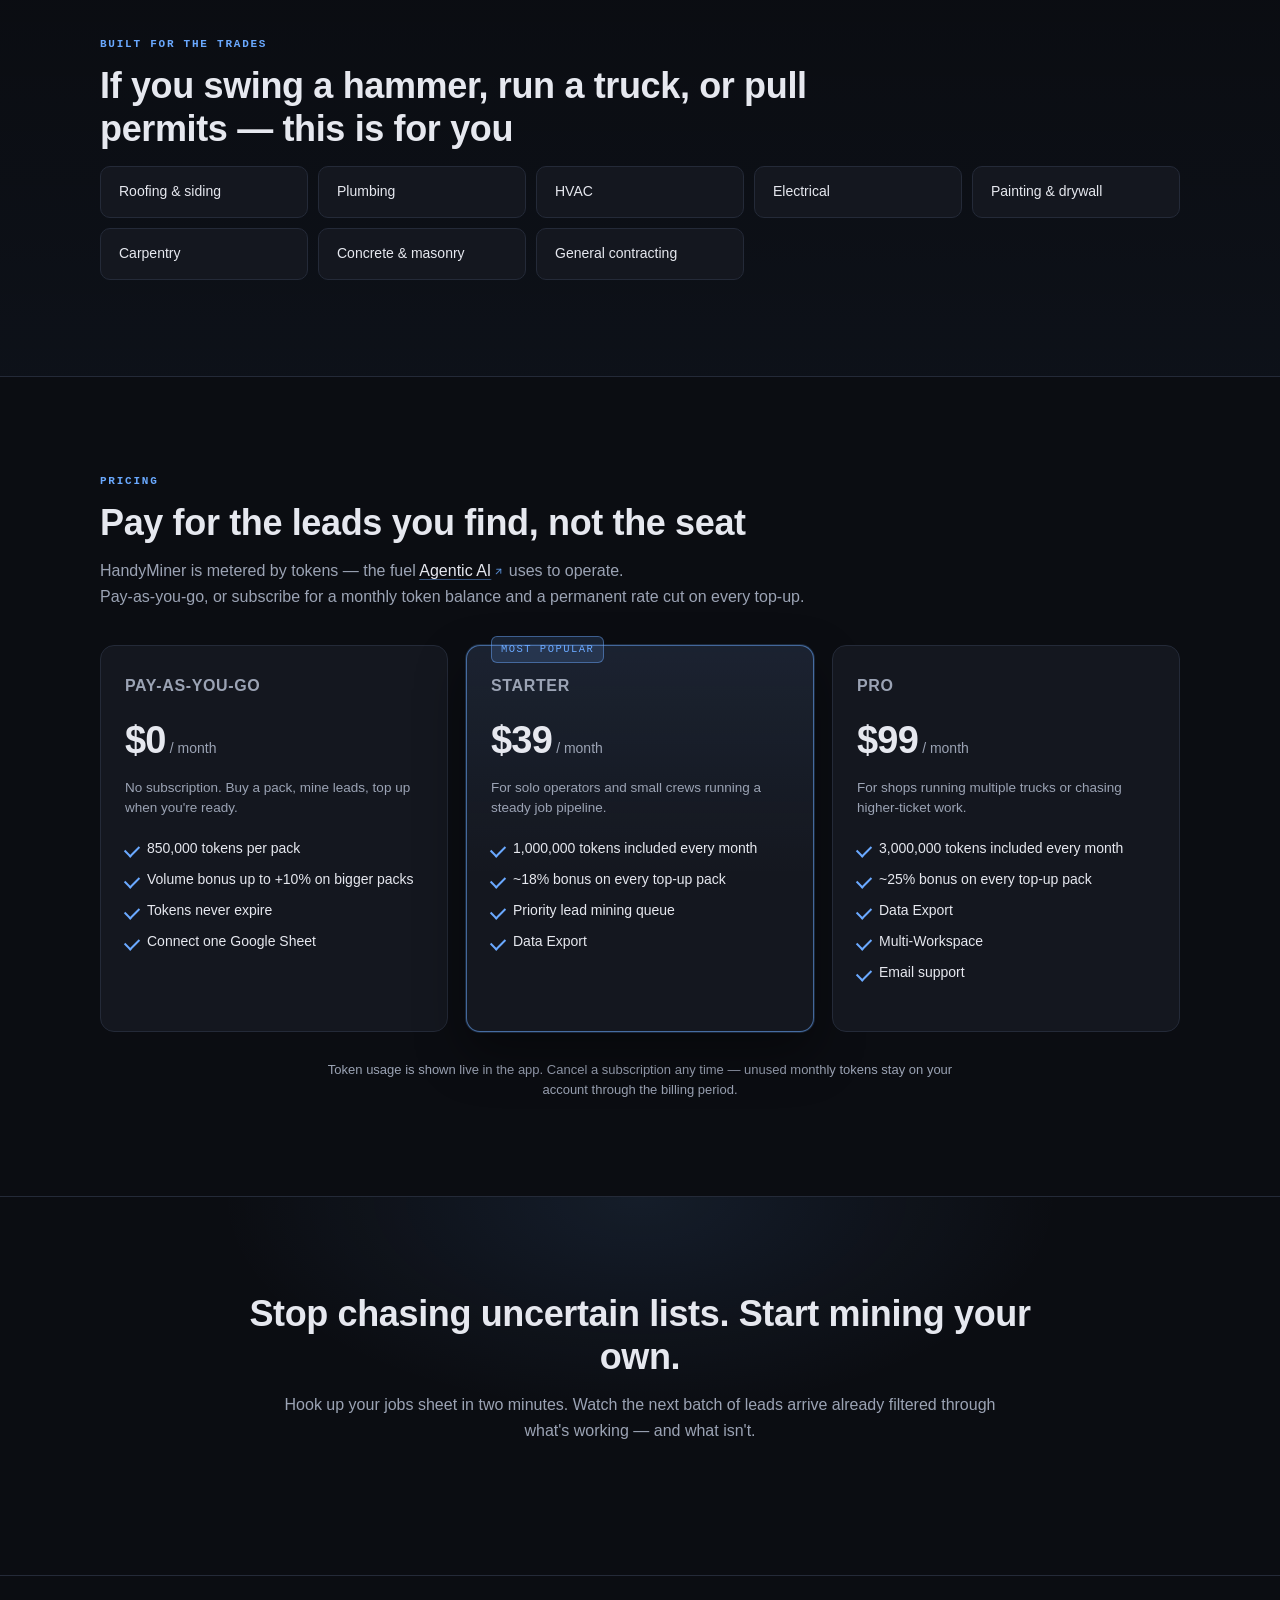
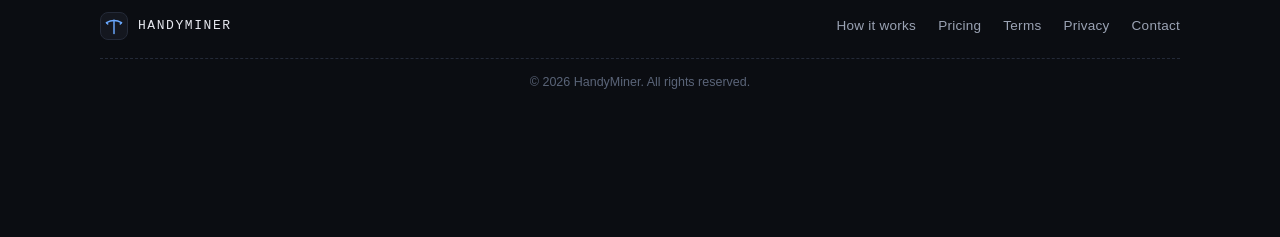
==== commit 47104361: "Update index.html" ====
--- a/index.html
+++ b/index.html
@@ -503,7 +503,7 @@
           <article class="pricing-card">
             <header>
               <h3>Pay-as-you-go</h3>
-              <p class="pricing-price"><span class="pricing-amount">$0</span><span class="pricing-unit">/ pack</span></p>
+              <p class="pricing-price"><span class="pricing-amount">$0</span><span class="pricing-unit">/ month</span></p>
               <p class="pricing-tag">No subscription. Buy a pack, mine leads, top up when you're ready.</p>
             </header>
             <ul class="pricing-features">
